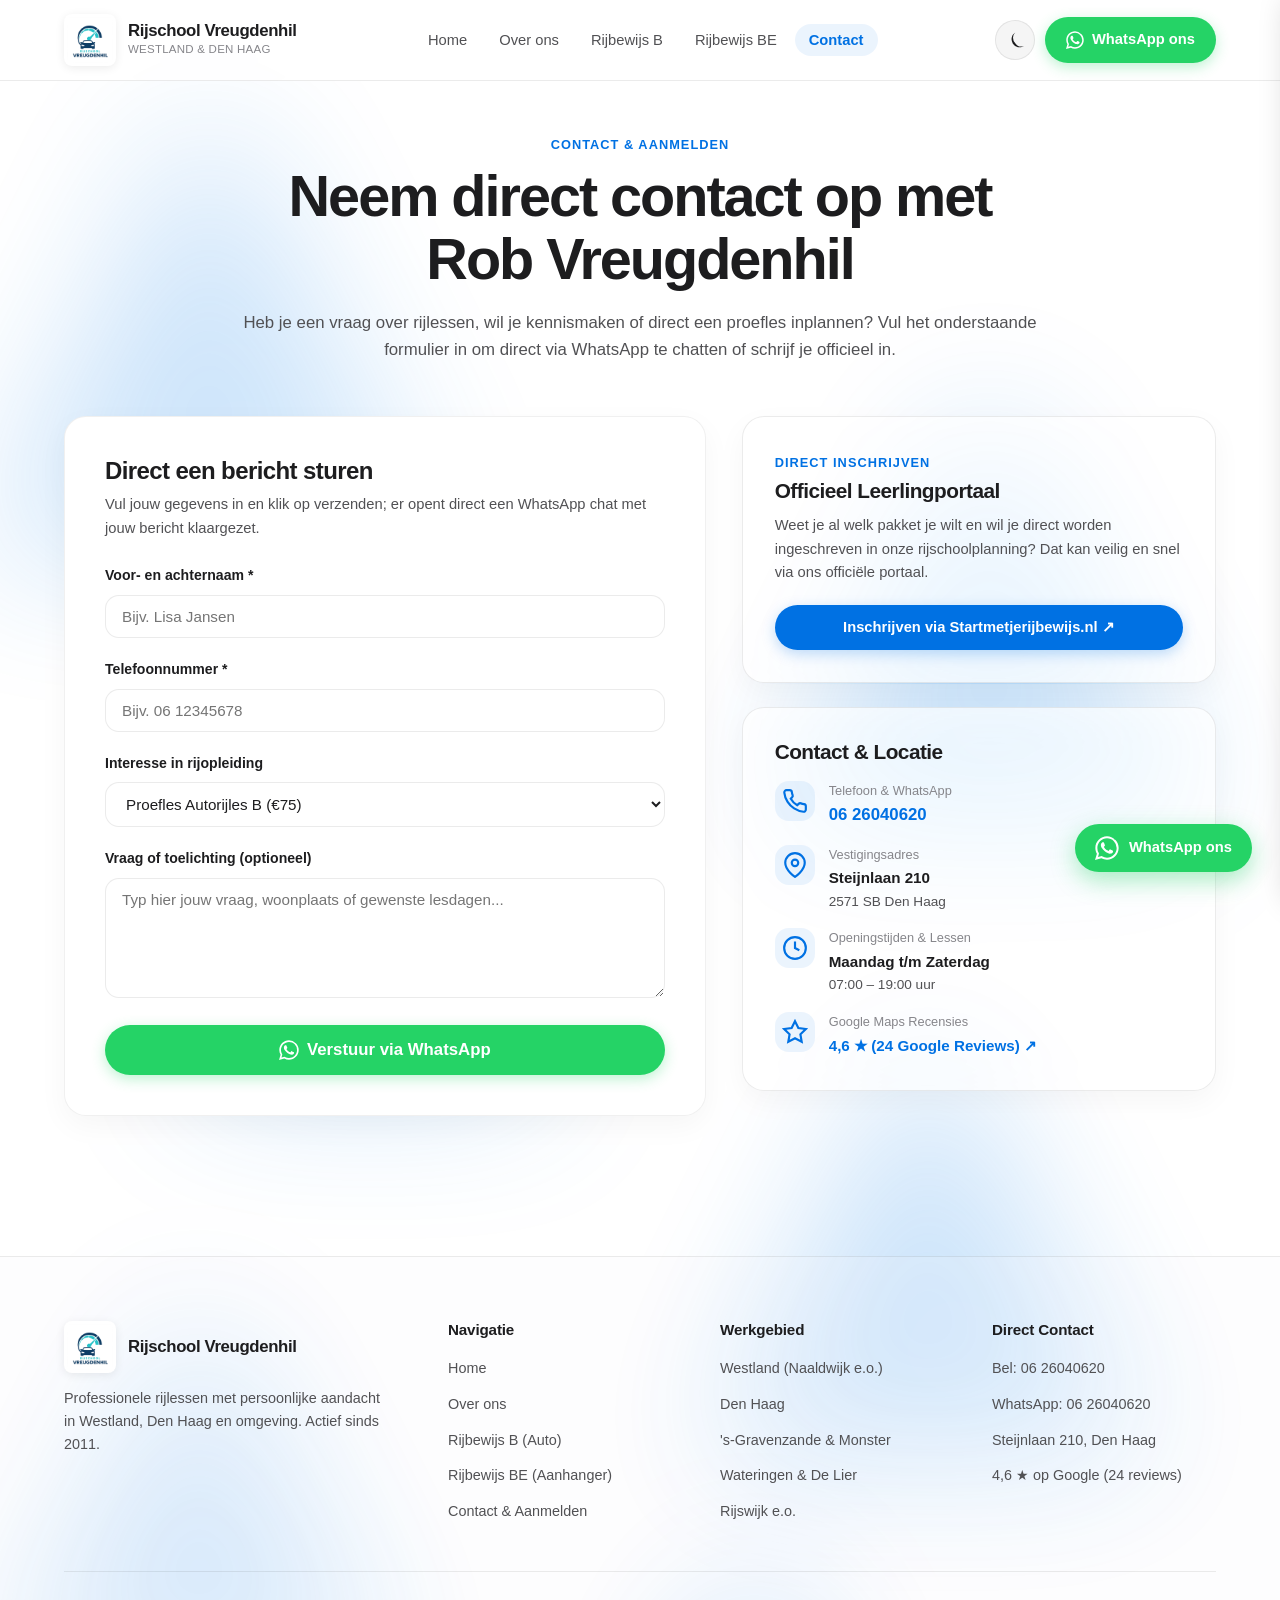
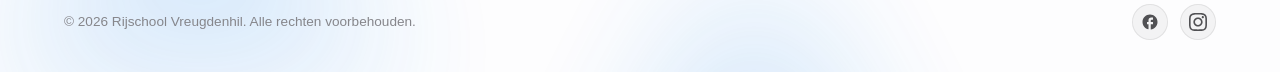
==== contact.html @ 4d46e8d2 "Initial commit: Rijschool Vreugdenhil modern Apple-style website" ====
<!DOCTYPE html>
<html lang="nl" data-theme="light">
<head>
  <meta charset="UTF-8">
  <meta name="viewport" content="width=device-width, initial-scale=1.0">
  <title>Contact & Aanmelden — Rijschool Vreugdenhil | Westland & Den Haag</title>
  
  <meta name="description" content="Neem direct contact op met Rijschool Vreugdenhil via WhatsApp of telefoon. Meld je direct aan voor autorijles (B) of aanhangerrijles (BE) in Westland en Den Haag.">
  <meta name="keywords" content="contact rijschool vreugdenhil, aanmelden rijles westland, rijles den haag whatsapp, rob vreugdenhil telefoon">
  <meta name="author" content="Rijschool Vreugdenhil">
  <meta name="robots" content="index, follow">
  <link rel="canonical" href="https://www.rijschoolvreugdenhil.nl/contact.html">

  <meta property="og:type" content="website">
  <meta property="og:url" content="https://www.rijschoolvreugdenhil.nl/contact.html">
  <meta property="og:title" content="Contact & Aanmelden — Rijschool Vreugdenhil">
  <meta property="og:description" content="Vragen over rijles of direct een proefles inplannen? Neem direct contact op via WhatsApp of bel ons.">
  <meta property="og:image" content="https://www.rijschoolvreugdenhil.nl/images/Bannervreugdenhil.jpeg">

  <link rel="icon" type="image/png" href="images/logo.png">
  <link rel="stylesheet" href="css/styles.css">

  <script type="application/ld+json">
  {
    "@context": "https://schema.org",
    "@type": "ContactPage",
    "mainEntity": {
      "@type": "DrivingSchool",
      "name": "Rijschool Rob Vreugdenhil",
      "telephone": "+31626040620",
      "address": {
        "@type": "PostalAddress",
        "streetAddress": "Steijnlaan 210",
        "addressLocality": "Den Haag",
        "postalCode": "2571 SB",
        "addressCountry": "NL"
      }
    }
  }
  </script>
</head>
<body>
  <a href="#main-content" class="skip-link">Ga direct naar de hoofdinhoud</a>

  <!-- Header -->
  <header class="site-header">
    <div class="container nav-container">
      <a href="index.html" class="brand-link" aria-label="Rijschool Vreugdenhil homepage">
        <img src="images/logo.png" alt="Logo Rijschool Vreugdenhil" class="brand-logo-img">
        <div class="brand-name">
          <span class="brand-title">Rijschool Vreugdenhil</span>
          <span class="brand-subtitle">Westland & Den Haag</span>
        </div>
      </a>

      <nav class="main-nav" aria-label="Hoofdnavigatie">
        <ul class="nav-list">
          <li><a href="index.html" class="nav-link">Home</a></li>
          <li><a href="over-ons.html" class="nav-link">Over ons</a></li>
          <li><a href="rijbewijs-b.html" class="nav-link">Rijbewijs B</a></li>
          <li><a href="rijbewijs-be.html" class="nav-link">Rijbewijs BE</a></li>
          <li><a href="contact.html" class="nav-link active">Contact</a></li>
        </ul>
      </nav>

      <div class="header-actions">
        <button type="button" class="theme-toggle-btn" aria-label="Wissel van thema">
          <svg class="icon-moon" viewBox="0 0 24 24"><path d="M12.3 2a10 10 0 0 0-.19 14 10 10 0 0 0 11.89 4 10 10 0 1 1-11.7-18z"/></svg>
          <svg class="icon-sun" style="display:none;" viewBox="0 0 24 24"><path d="M12 7c-2.76 0-5 2.24-5 5s2.24 5 5 5 5-2.24 5-5-2.24-5-5-5zM2 13h2c.55 0 1-.45 1-1s-.45-1-1-1H2c-.55 0-1 .45-1 1s.45 1 1 1zm18 0h2c.55 0 1-.45 1-1s-.45-1-1-1h-2c-.55 0-1 .45-1 1s.45 1 1 1zM11 2v2c0 .55.45 1 1 1s1-.45 1-1V2c0-.55-.45-1-1-1s-1 .45-1 1zm0 18v2c0 .55.45 1 1 1s1-.45 1-1v-2c0-.55-.45-1-1-1s-1 .45-1 1zM5.99 4.58a.996.996 0 0 0-1.41 0 .996.996 0 0 0 0 1.41l1.06 1.06c.39.39 1.03.39 1.41 0s.39-1.03 0-1.41L5.99 4.58zm12.37 12.37a.996.996 0 0 0-1.41 0 .996.996 0 0 0 0 1.41l1.06 1.06c.39.39 1.03.39 1.41 0a.996.996 0 0 0 0-1.41l-1.06-1.06zm1.06-10.96a.996.996 0 0 0 0-1.41.996.996 0 0 0-1.41 0l-1.06 1.06c-.39.39-.39 1.03 0 1.41s1.03.39 1.41 0l1.06-1.06zM7.05 18.36a.996.996 0 0 0 0-1.41.996.996 0 0 0-1.41 0l-1.06 1.06c-.39.39-.39 1.03 0 1.41s1.03.39 1.41 0l1.06-1.06z"/></svg>
        </button>

        <a href="https://wa.me/31626040620?text=Hallo%20Rijschool%20Vreugdenhil!%20Graag%20wil%20ik%20me%20aanmelden%20voor%20een%20rijopleiding.%20Kunnen%20wij%20op%20korte%20termijn%20een%20afspraak%20maken%3F" target="_blank" rel="noopener" class="btn btn-whatsapp" aria-label="Direct contact via WhatsApp">
          <svg viewBox="0 0 24 24" width="18" height="18" fill="currentColor"><path d="M17.472 14.382c-.301-.15-1.78-.877-2.056-.977-.276-.1-.476-.15-.677.15-.2.3-.777.977-.952 1.178-.175.201-.351.226-.652.075-.301-.15-1.27-.468-2.42-1.493-.895-.798-1.5-1.783-1.675-2.084-.176-.301-.019-.464.132-.614.136-.135.301-.351.452-.527.15-.176.2-.301.3-.502.101-.2.05-.376-.025-.526-.075-.15-.677-1.632-.927-2.233-.244-.585-.493-.506-.677-.515-.175-.008-.376-.01-.577-.01-.2 0-.526.075-.802.376-.276.301-1.053 1.028-1.053 2.508 0 1.48 1.078 2.909 1.229 3.11.15.2 2.122 3.24 5.14 4.544.718.31 1.279.496 1.716.634.721.229 1.377.197 1.895.12.577-.086 1.78-.727 2.03-1.43.25-.702.25-1.304.175-1.43-.075-.126-.276-.201-.577-.351zM12.008 21.654c-1.745 0-3.454-.469-4.954-1.358l-.355-.21-3.684.966.983-3.593-.23-.366A9.619 9.619 0 0 1 2.36 12.01c0-5.32 4.33-9.65 9.65-9.65 2.578 0 5.002 1.003 6.825 2.827A9.605 9.605 0 0 1 21.66 12.01c0 5.322-4.33 9.644-9.652 9.644zm7.997-17.653A11.583 11.583 0 0 0 12.008.358C5.586.358.358 5.586.358 12.01c0 2.05.534 4.053 1.55 5.817L0 24l6.337-1.663c1.706.93 3.633 1.42 5.67 1.42h.005c6.422 0 11.649-5.228 11.65-11.652 0-3.11-1.21-6.036-3.415-8.243z"/></svg>
          <span>WhatsApp ons</span>
        </a>

        <button type="button" class="mobile-menu-toggle" aria-label="Menu openen">
          <svg viewBox="0 0 24 24" fill="none" stroke="currentColor" stroke-width="2"><path d="M3 12h18M3 6h18M3 18h18"/></svg>
        </button>
      </div>
    </div>
  </header>

  <!-- Mobiele Navigatie Drawer -->
  <div class="mobile-nav-overlay" aria-hidden="true"></div>
  <aside class="mobile-nav-drawer" aria-label="Mobiel menu">
    <div>
      <button type="button" class="mobile-nav-close" aria-label="Menu sluiten">✕</button>
      <ul class="mobile-nav-links">
        <li><a href="index.html" class="mobile-nav-link">Home</a></li>
        <li><a href="over-ons.html" class="mobile-nav-link">Over ons</a></li>
        <li><a href="rijbewijs-b.html" class="mobile-nav-link">Rijbewijs B (Auto)</a></li>
        <li><a href="rijbewijs-be.html" class="mobile-nav-link">Rijbewijs BE (Aanhanger)</a></li>
        <li><a href="contact.html" class="mobile-nav-link active">Contact & Aanmelden</a></li>
      </ul>
    </div>
    <div>
      <a href="https://wa.me/31626040620?text=Hallo%20Rijschool%20Vreugdenhil!%20Graag%20wil%20ik%20me%20aanmelden%20voor%20een%20rijopleiding.%20Kunnen%20wij%20op%20korte%20termijn%20een%20afspraak%20maken%3F" target="_blank" rel="noopener" class="btn btn-whatsapp" style="width:100%;">
        Open WhatsApp Chat
      </a>
    </div>
  </aside>

  <main id="main-content">
    <section class="section" style="padding-top: 50px;">
      <div class="container">
        <div class="section-header" style="max-width: 800px;">
          <span class="section-tag">Contact & Aanmelden</span>
          <h1 class="hero-title">Neem direct contact op met Rob Vreugdenhil</h1>
          <p class="section-subtitle">
            Heb je een vraag over rijlessen, wil je kennismaken of direct een proefles inplannen? Vul het onderstaande formulier in om direct via WhatsApp te chatten of schrijf je officieel in.
          </p>
        </div>

        <div class="contact-layout-grid">
          <!-- Contactformulier naar WhatsApp -->
          <div class="form-panel">
            <h2 style="font-size: 1.5rem; margin-bottom: 8px;">Direct een bericht sturen</h2>
            <p style="color: var(--text-secondary); margin-bottom: 24px; font-size: 0.92rem;">
              Vul jouw gegevens in en klik op verzenden; er opent direct een WhatsApp chat met jouw bericht klaargezet.
            </p>

            <form id="directContactForm">
              <div class="form-group">
                <label for="formName" class="form-label">Voor- en achternaam *</label>
                <input type="text" id="formName" class="form-input" placeholder="Bijv. Lisa Jansen" required>
              </div>

              <div class="form-group">
                <label for="formPhone" class="form-label">Telefoonnummer *</label>
                <input type="tel" id="formPhone" class="form-input" placeholder="Bijv. 06 12345678" required>
              </div>

              <div class="form-group">
                <label for="formCourse" class="form-label">Interesse in rijopleiding</label>
                <select id="formCourse" class="form-select">
                  <option value="Proefles Rijbewijs B (€75)">Proefles Autorijles B (€75)</option>
                  <option value="Autorijles B (Schakel)">Autorijles B (Schakel)</option>
                  <option value="Autorijles B (Automaat)">Autorijles B (Automaat)</option>
                  <option value="Aanhanger BE (Dagopleiding €795)">Aanhanger BE (Dagopleiding €795)</option>
                  <option value="Begeleiding bij Autisme / ADHD / Faalangst">Begeleiding bij Autisme / ADHD / Faalangst</option>
                  <option value="Algemene vraag / Overig">Algemene vraag / Overig</option>
                </select>
              </div>

              <div class="form-group">
                <label for="formMessage" class="form-label">Vraag of toelichting (optioneel)</label>
                <textarea id="formMessage" class="form-textarea" placeholder="Typ hier jouw vraag, woonplaats of gewenste lesdagen..."></textarea>
              </div>

              <div id="formFeedback" style="display:none; padding:12px; border-radius:var(--radius-sm); background:var(--accent-light); color:var(--accent); font-size:0.9rem; margin-bottom:16px;"></div>

              <button type="submit" class="btn btn-whatsapp btn-lg" style="width: 100%;">
                <svg viewBox="0 0 24 24" width="20" height="20" fill="currentColor"><path d="M17.472 14.382c-.301-.15-1.78-.877-2.056-.977-.276-.1-.476-.15-.677.15-.2.3-.777.977-.952 1.178-.175.201-.351.226-.652.075-.301-.15-1.27-.468-2.42-1.493-.895-.798-1.5-1.783-1.675-2.084-.176-.301-.019-.464.132-.614.136-.135.301-.351.452-.527.15-.176.2-.301.3-.502.101-.2.05-.376-.025-.526-.075-.15-.677-1.632-.927-2.233-.244-.585-.493-.506-.677-.515-.175-.008-.376-.01-.577-.01-.2 0-.526.075-.802.376-.276.301-1.053 1.028-1.053 2.508 0 1.48 1.078 2.909 1.229 3.11.15.2 2.122 3.24 5.14 4.544.718.31 1.279.496 1.716.634.721.229 1.377.197 1.895.12.577-.086 1.78-.727 2.03-1.43.25-.702.25-1.304.175-1.43-.075-.126-.276-.201-.577-.351zM12.008 21.654c-1.745 0-3.454-.469-4.954-1.358l-.355-.21-3.684.966.983-3.593-.23-.366A9.619 9.619 0 0 1 2.36 12.01c0-5.32 4.33-9.65 9.65-9.65 2.578 0 5.002 1.003 6.825 2.827A9.605 9.605 0 0 1 21.66 12.01c0 5.322-4.33 9.644-9.652 9.644zm7.997-17.653A11.583 11.583 0 0 0 12.008.358C5.586.358.358 5.586.358 12.01c0 2.05.534 4.053 1.55 5.817L0 24l6.337-1.663c1.706.93 3.633 1.42 5.67 1.42h.005c6.422 0 11.649-5.228 11.65-11.652 0-3.11-1.21-6.036-3.415-8.243z"/></svg>
                <span>Verstuur via WhatsApp</span>
              </button>
            </form>
          </div>

          <!-- Directe Contactgegevens & Officiële Aanmeldknop -->
          <div style="display: flex; flex-direction: column; gap: 24px;">
            <!-- Kaart 1: Officiële Inschrijving -->
            <div class="glass-panel" style="padding: 32px;">
              <span class="section-tag" style="margin-bottom:6px;">Direct Inschrijven</span>
              <h3 style="font-size: 1.3rem; margin-bottom: 10px;">Officieel Leerlingportaal</h3>
              <p style="font-size: 0.92rem; color: var(--text-secondary); margin-bottom: 20px;">
                Weet je al welk pakket je wilt en wil je direct worden ingeschreven in onze rijschoolplanning? Dat kan veilig en snel via ons officiële portaal.
              </p>
              <a href="https://www.startmetjerijbewijs.nl/inschrijven/robvreugdenhil" target="_blank" rel="noopener" class="btn btn-primary" style="width: 100%;">
                Inschrijven via Startmetjerijbewijs.nl ↗
              </a>
            </div>

            <!-- Kaart 2: Direct Bellen & Adres -->
            <div class="glass-panel" style="padding: 32px;">
              <h3 style="font-size: 1.3rem; margin-bottom: 16px;">Contact & Locatie</h3>
              
              <div style="display: flex; flex-direction: column; gap: 16px;">
                <div style="display: flex; align-items: flex-start; gap: 14px;">
                  <div class="feature-icon-wrap" style="width:40px; height:40px; margin-bottom:0;">
                    <svg viewBox="0 0 24 24" fill="none" stroke="currentColor" stroke-width="2"><path d="M22 16.92v3a2 2 0 0 1-2.18 2 19.79 19.79 0 0 1-8.63-3.07 19.5 19.5 0 0 1-6-6 19.79 19.79 0 0 1-3.07-8.67A2 2 0 0 1 4.11 2h3a2 2 0 0 1 2 1.72 12.84 12.84 0 0 0 .7 2.81 2 2 0 0 1-.45 2.11L8.09 9.91a16 16 0 0 0 6 6l1.27-1.27a2 2 0 0 1 2.11-.45 12.84 12.84 0 0 0 2.81.7A2 2 0 0 1 22 16.92z"/></svg>
                  </div>
                  <div>
                    <span style="font-size: 0.8rem; color: var(--text-muted); display: block;">Telefoon & WhatsApp</span>
                    <a href="tel:+31626040620" style="font-size: 1.05rem; font-weight: 700; color: var(--accent);">06 26040620</a>
                  </div>
                </div>

                <div style="display: flex; align-items: flex-start; gap: 14px;">
                  <div class="feature-icon-wrap" style="width:40px; height:40px; margin-bottom:0;">
                    <svg viewBox="0 0 24 24" fill="none" stroke="currentColor" stroke-width="2"><path d="M21 10c0 7-9 13-9 13s-9-6-9-13a9 9 0 0 1 18 0z"/><circle cx="12" cy="10" r="3"/></svg>
                  </div>
                  <div>
                    <span style="font-size: 0.8rem; color: var(--text-muted); display: block;">Vestigingsadres</span>
                    <span style="font-size: 0.95rem; font-weight: 600;">Steijnlaan 210</span>
                    <span style="font-size: 0.85rem; color: var(--text-secondary); display: block;">2571 SB Den Haag</span>
                  </div>
                </div>

                <div style="display: flex; align-items: flex-start; gap: 14px;">
                  <div class="feature-icon-wrap" style="width:40px; height:40px; margin-bottom:0;">
                    <svg viewBox="0 0 24 24" fill="none" stroke="currentColor" stroke-width="2"><circle cx="12" cy="12" r="10"/><polyline points="12 6 12 12 16 14"/></svg>
                  </div>
                  <div>
                    <span style="font-size: 0.8rem; color: var(--text-muted); display: block;">Openingstijden & Lessen</span>
                    <span style="font-size: 0.95rem; font-weight: 600;">Maandag t/m Zaterdag</span>
                    <span style="font-size: 0.85rem; color: var(--text-secondary); display: block;">07:00 – 19:00 uur</span>
                  </div>
                </div>

                <div style="display: flex; align-items: flex-start; gap: 14px;">
                  <div class="feature-icon-wrap" style="width:40px; height:40px; margin-bottom:0;">
                    <svg viewBox="0 0 24 24" fill="none" stroke="currentColor" stroke-width="2"><polygon points="12 2 15.09 8.26 22 9.27 17 14.14 18.18 21.02 12 17.77 5.82 21.02 7 14.14 2 9.27 8.91 8.26 12 2"/></svg>
                  </div>
                  <div>
                    <span style="font-size: 0.8rem; color: var(--text-muted); display: block;">Google Maps Recensies</span>
                    <a href="https://maps.app.goo.gl/g1JHbJTAHFUbRV528" target="_blank" rel="noopener" style="font-size: 0.95rem; font-weight: 700; color: var(--accent);">
                      4,6 ★ (24 Google Reviews) ↗
                    </a>
                  </div>
                </div>
              </div>
            </div>
          </div>
        </div>
      </div>
    </section>
  </main>

  <!-- Zwevende WhatsApp Knop -->
  <a href="https://wa.me/31626040620?text=Hallo%20Rijschool%20Vreugdenhil!%20Graag%20wil%20ik%20me%20aanmelden%20voor%20een%20rijopleiding.%20Kunnen%20wij%20op%20korte%20termijn%20een%20afspraak%20maken%3F" target="_blank" rel="noopener" class="wa-float-btn" aria-label="Stuur direct een WhatsApp bericht">
    <svg viewBox="0 0 24 24"><path d="M17.472 14.382c-.301-.15-1.78-.877-2.056-.977-.276-.1-.476-.15-.677.15-.2.3-.777.977-.952 1.178-.175.201-.351.226-.652.075-.301-.15-1.27-.468-2.42-1.493-.895-.798-1.5-1.783-1.675-2.084-.176-.301-.019-.464.132-.614.136-.135.301-.351.452-.527.15-.176.2-.301.3-.502.101-.2.05-.376-.025-.526-.075-.15-.677-1.632-.927-2.233-.244-.585-.493-.506-.677-.515-.175-.008-.376-.01-.577-.01-.2 0-.526.075-.802.376-.276.301-1.053 1.028-1.053 2.508 0 1.48 1.078 2.909 1.229 3.11.15.2 2.122 3.24 5.14 4.544.718.31 1.279.496 1.716.634.721.229 1.377.197 1.895.12.577-.086 1.78-.727 2.03-1.43.25-.702.25-1.304.175-1.43-.075-.126-.276-.201-.577-.351zM12.008 21.654c-1.745 0-3.454-.469-4.954-1.358l-.355-.21-3.684.966.983-3.593-.23-.366A9.619 9.619 0 0 1 2.36 12.01c0-5.32 4.33-9.65 9.65-9.65 2.578 0 5.002 1.003 6.825 2.827A9.605 9.605 0 0 1 21.66 12.01c0 5.322-4.33 9.644-9.652 9.644zm7.997-17.653A11.583 11.583 0 0 0 12.008.358C5.586.358.358 5.586.358 12.01c0 2.05.534 4.053 1.55 5.817L0 24l6.337-1.663c1.706.93 3.633 1.42 5.67 1.42h.005c6.422 0 11.649-5.228 11.65-11.652 0-3.11-1.21-6.036-3.415-8.243z"/></svg>
    <span>WhatsApp ons</span>
  </a>

  <!-- Footer -->
  <footer class="site-footer">
    <div class="container">
      <div class="footer-grid">
        <div>
          <a href="index.html" class="brand-link">
            <img src="images/logo.png" alt="Logo" class="brand-logo-img">
            <span class="brand-title">Rijschool Vreugdenhil</span>
          </a>
          <p class="footer-brand-desc">
            Professionele rijlessen met persoonlijke aandacht in Westland, Den Haag en omgeving. Actief sinds 2011.
          </p>
        </div>

        <div>
          <h4 class="footer-col-title">Navigatie</h4>
          <ul class="footer-links">
            <li><a href="index.html" class="footer-link">Home</a></li>
            <li><a href="over-ons.html" class="footer-link">Over ons</a></li>
            <li><a href="rijbewijs-b.html" class="footer-link">Rijbewijs B (Auto)</a></li>
            <li><a href="rijbewijs-be.html" class="footer-link">Rijbewijs BE (Aanhanger)</a></li>
            <li><a href="contact.html" class="footer-link">Contact & Aanmelden</a></li>
          </ul>
        </div>

        <div>
          <h4 class="footer-col-title">Werkgebied</h4>
          <ul class="footer-links">
            <li><span class="footer-link">Westland (Naaldwijk e.o.)</span></li>
            <li><span class="footer-link">Den Haag</span></li>
            <li><span class="footer-link">'s-Gravenzande & Monster</span></li>
            <li><span class="footer-link">Wateringen & De Lier</span></li>
            <li><span class="footer-link">Rijswijk e.o.</span></li>
          </ul>
        </div>

        <div>
          <h4 class="footer-col-title">Direct Contact</h4>
          <ul class="footer-links">
            <li><a href="tel:+31626040620" class="footer-link">Bel: 06 26040620</a></li>
            <li><a href="https://wa.me/31626040620" target="_blank" rel="noopener" class="footer-link">WhatsApp: 06 26040620</a></li>
            <li><a href="https://maps.app.goo.gl/g1JHbJTAHFUbRV528" target="_blank" rel="noopener" class="footer-link">Steijnlaan 210, Den Haag</a></li>
            <li><a href="https://maps.app.goo.gl/g1JHbJTAHFUbRV528" target="_blank" rel="noopener" class="footer-link">4,6 ★ op Google (24 reviews)</a></li>
          </ul>
        </div>
      </div>

      <div class="footer-bottom">
        <div>
          © <span class="current-year">2026</span> Rijschool Vreugdenhil. Alle rechten voorbehouden.
        </div>
        <div class="footer-socials">
          <a href="https://www.facebook.com/people/Rijschool-Vreugdenhil/61570730446154/" target="_blank" rel="noopener" class="social-icon-link" aria-label="Facebook">
            <svg viewBox="0 0 24 24"><path d="M22 12c0-5.52-4.48-10-10-10S2 6.48 2 12c0 4.84 3.44 8.87 8 9.8V15H8v-3h2V9.5C10 7.57 11.57 6 13.5 6H16v3h-2c-.55 0-1 .45-1 1v2h3v3h-3v6.95c5.05-.5 9-4.76 9-9.95z"/></svg>
          </a>
          <a href="https://www.instagram.com/rijschoolvreugdenhil" target="_blank" rel="noopener" class="social-icon-link" aria-label="Instagram">
            <svg viewBox="0 0 24 24"><path d="M12 2.163c3.204 0 3.584.012 4.85.07 3.252.148 4.771 1.691 4.919 4.919.058 1.265.069 1.645.069 4.849 0 3.205-.012 3.584-.069 4.849-.149 3.225-1.664 4.771-4.919 4.919-1.266.058-1.644.07-4.85.07-3.204 0-3.584-.012-4.849-.07-3.26-.149-4.771-1.699-4.919-4.92-.058-1.265-.07-1.644-.07-4.849 0-3.204.013-3.583.07-4.849.149-3.227 1.664-4.771 4.919-4.919 1.266-.057 1.645-.069 4.849-.069zm0-2.163c-3.259 0-3.667.014-4.947.072-4.358.2-6.78 2.618-6.98 6.98-.059 1.281-.073 1.689-.073 4.948 0 3.259.014 3.668.072 4.948.2 4.358 2.618 6.78 6.98 6.98 1.281.058 1.689.072 4.948.072 3.259 0 3.668-.014 4.948-.072 4.354-.2 6.782-2.618 6.979-6.98.059-1.28.073-1.689.073-4.948 0-3.259-.014-3.667-.072-4.947-.196-4.354-2.617-6.78-6.979-6.98-1.281-.059-1.69-.073-4.949-.073zm0 5.838c-3.403 0-6.162 2.759-6.162 6.162s2.759 6.163 6.162 6.163 6.162-2.759 6.162-6.163c0-3.403-2.759-6.162-6.162-6.162zm0 10.162c-2.209 0-4-1.79-4-4 0-2.209 1.791-4 4-4s4 1.791 4 4c0 2.21-1.791 4-4 4zm6.406-11.845c-.796 0-1.441.645-1.441 1.44s.645 1.44 1.441 1.44c.795 0 1.439-.645 1.439-1.44s-.644-1.44-1.439-1.44z"/></svg>
          </a>
        </div>
      </div>
    </div>
  </footer>

  <script src="js/main.js"></script>
</body>
</html>
---- css/styles.css ----
/* ==========================================================================
   Rijschool Vreugdenhil - Apple Minimalist & Glassmorphism Design System
   ========================================================================== */

:root {
  /* Color Palette - Light Mode (Default) */
  --bg-primary: #ffffff;
  --bg-secondary: rgba(245, 245, 247, 0.18);
  --bg-tertiary: rgba(235, 235, 240, 0.22);
  
  --text-primary: #1d1d1f;
  --text-secondary: #515154;
  --text-muted: #86868b;
  
  /* Apple Blue Accent */
  --accent: #0071e3;
  --accent-hover: #0077ed;
  --accent-light: rgba(0, 113, 227, 0.08);
  --accent-glow: rgba(0, 113, 227, 0.25);
  
  /* WhatsApp Green */
  --wa-green: #25d366;
  --wa-hover: #20bd5a;
  
  /* Glassmorphism Variables */
  --glass-bg: rgba(255, 255, 255, 0.78);
  --glass-bg-subtle: rgba(255, 255, 255, 0.55);
  --glass-border: rgba(0, 0, 0, 0.08);
  --glass-border-focus: rgba(0, 113, 227, 0.4);
  --glass-shadow: 0 10px 30px rgba(0, 0, 0, 0.04);
  --glass-shadow-hover: 0 16px 40px rgba(0, 0, 0, 0.08);
  
  --card-bg: #ffffff;
  --card-border: rgba(0, 0, 0, 0.06);
  --pill-bg: rgba(0, 0, 0, 0.04);
  --pill-text: #1d1d1f;
  
  /* Radii & Transitions */
  --radius-sm: 8px;
  --radius-md: 14px;
  --radius-lg: 22px;
  --radius-pill: 9999px;
  
  --transition-fast: 0.2s cubic-bezier(0.25, 1, 0.5, 1);
  --transition-normal: 0.3s cubic-bezier(0.25, 1, 0.5, 1);
  --transition-slow: 0.5s cubic-bezier(0.16, 1, 0.3, 1);

  /* Container */
  --container-max: 1200px;
}

/* Dark Mode Overrides */
[data-theme="dark"] {
  --bg-primary: #000000;
  --bg-secondary: rgba(18, 18, 20, 0.25);
  --bg-tertiary: rgba(28, 28, 30, 0.30);
  
  --text-primary: #f5f5f7;
  --text-secondary: #a1a1a6;
  --text-muted: #6e6e73;
  
  --accent: #2997ff;
  --accent-hover: #40a9ff;
  --accent-light: rgba(41, 151, 255, 0.12);
  --accent-glow: rgba(41, 151, 255, 0.3);
  
  --glass-bg: rgba(28, 28, 30, 0.78);
  --glass-bg-subtle: rgba(36, 36, 38, 0.6);
  --glass-border: rgba(255, 255, 255, 0.12);
  --glass-border-focus: rgba(41, 151, 255, 0.5);
  --glass-shadow: 0 12px 36px rgba(0, 0, 0, 0.35);
  --glass-shadow-hover: 0 20px 48px rgba(0, 0, 0, 0.55);
  
  --card-bg: #161618;
  --card-border: rgba(255, 255, 255, 0.08);
  --pill-bg: rgba(255, 255, 255, 0.08);
  --pill-text: #f5f5f7;
}

/* Reset & Base */
*, *::before, *::after {
  box-sizing: border-box;
  margin: 0;
  padding: 0;
}

html {
  scroll-behavior: smooth;
  font-size: 16px;
  -webkit-text-size-adjust: 100%;
}

body {
  font-family: -apple-system, BlinkMacSystemFont, "SF Pro Text", "SF Pro Display", "Segoe UI", Roboto, Helvetica, Arial, sans-serif;
  background-color: var(--bg-primary);
  color: var(--text-primary);
  line-height: 1.6;
  -webkit-font-smoothing: antialiased;
  -moz-osx-font-smoothing: grayscale;
  transition: background-color var(--transition-normal), color var(--transition-normal);
  overflow-x: hidden;
  position: relative;
  animation: pageFadeIn 0.5s cubic-bezier(0.25, 1, 0.5, 1) forwards;
  z-index: 0;
}

/* Ambient Background Layer & Custom Scrollbar */
::-webkit-scrollbar {
  width: 14px;
}
::-webkit-scrollbar-track {
  background: transparent;
}
::-webkit-scrollbar-thumb {
  background-color: rgba(120, 120, 120, 0.25);
  border-radius: 10px;
  border: 4px solid var(--bg-primary);
}
::-webkit-scrollbar-thumb:hover {
  background-color: rgba(120, 120, 120, 0.45);
}

.bg-ambient-layer {
  position: absolute;
  top: 0;
  left: 0;
  width: 100%;
  height: 100%;
  z-index: -1;
  pointer-events: none;
  overflow: hidden;
  contain: paint;
}

.bg-shape {
  position: absolute;
  background-size: contain;
  background-position: center;
  background-repeat: no-repeat;
  filter: blur(75px);
  opacity: var(--base-op, 0.22);
  animation: floatAmbient 16s infinite alternate ease-in-out;
  transform: translate3d(0, 0, 0);
  backface-visibility: hidden;
  will-change: transform, opacity;
}

[data-theme="dark"] .bg-shape {
  --base-op: 0.38;
}

/* Rustig ademend en subtiel zwevend achtergrondeffect */
@keyframes floatAmbient {
  0% {
    transform: translate3d(0, 0, 0) rotate(var(--base-rot, 0deg)) scale(0.92);
    opacity: calc(var(--base-op, 0.22) * 0.88);
  }
  50% {
    transform: translate3d(18px, -24px, 0) rotate(calc(var(--base-rot, 0deg) + 5deg)) scale(1.14);
    opacity: calc(var(--base-op, 0.22) * 1.18);
  }
  100% {
    transform: translate3d(-14px, 18px, 0) rotate(calc(var(--base-rot, 0deg) - 4deg)) scale(0.96);
    opacity: calc(var(--base-op, 0.22) * 0.94);
  }
}

@keyframes pageFadeIn {
  from {
    opacity: 0;
  }
  to {
    opacity: 1;
  }
}

/* Scroll Reveal Classes */
.reveal-on-scroll {
  opacity: 0;
  transform: translateY(30px);
  transition: opacity 0.8s cubic-bezier(0.25, 1, 0.5, 1), transform 0.8s cubic-bezier(0.25, 1, 0.5, 1);
  will-change: opacity, transform;
}

.reveal-on-scroll.is-visible {
  opacity: 1;
  transform: translateY(0);
}

/* Skip link for accessibility */
.skip-link {
  position: absolute;
  top: -60px;
  left: 20px;
  background: var(--accent);
  color: #fff;
  padding: 10px 18px;
  border-radius: var(--radius-sm);
  z-index: 99999;
  font-weight: 600;
  text-decoration: none;
  transition: top 0.2s ease;
}
.skip-link:focus {
  top: 20px;
}

/* Typography Helpers */
h1, h2, h3, h4 {
  color: var(--text-primary);
  font-weight: 600;
  letter-spacing: -0.025em;
  line-height: 1.2;
}

p {
  color: var(--text-secondary);
}

a {
  color: inherit;
  text-decoration: none;
  transition: color var(--transition-fast), opacity var(--transition-fast);
}

img {
  max-width: 100%;
  height: auto;
  display: block;
}

/* Container */
.container {
  width: 100%;
  max-width: var(--container-max);
  margin: 0 auto;
  padding: 0 24px;
}

/* Glass Utility Classes */
.glass-panel {
  background: var(--glass-bg);
  backdrop-filter: blur(24px) saturate(180%);
  -webkit-backdrop-filter: blur(24px) saturate(180%);
  border: 1px solid var(--glass-border);
  box-shadow: var(--glass-shadow);
  border-radius: var(--radius-lg);
  transition: all var(--transition-normal);
}

.glass-panel:hover {
  box-shadow: var(--glass-shadow-hover);
}

/* Header & Nav */
.site-header {
  position: sticky;
  top: 0;
  z-index: 1000;
  width: 100%;
  padding: 14px 0;
  background: var(--glass-bg);
  backdrop-filter: blur(20px) saturate(180%);
  -webkit-backdrop-filter: blur(20px) saturate(180%);
  border-bottom: 1px solid var(--glass-border);
  transition: background-color var(--transition-normal), border-color var(--transition-normal);
}

.nav-container {
  display: flex;
  align-items: center;
  justify-content: space-between;
}

.brand-link {
  display: flex;
  align-items: center;
  gap: 12px;
  font-weight: 700;
  font-size: 1.15rem;
  letter-spacing: -0.02em;
}

.brand-logo-img {
  width: 52px;
  height: 52px;
  object-fit: contain;
  border-radius: var(--radius-sm);
  background: #ffffff;
  padding: 3px;
  box-shadow: 0 2px 10px rgba(0, 0, 0, 0.08);
}

.brand-name {
  display: flex;
  flex-direction: column;
}

.brand-title {
  font-size: 1.05rem;
  font-weight: 700;
  line-height: 1.1;
  color: var(--text-primary);
}

.brand-subtitle {
  font-size: 0.72rem;
  color: var(--text-muted);
  font-weight: 500;
  letter-spacing: 0.02em;
  text-transform: uppercase;
}

.main-nav {
  display: flex;
  align-items: center;
  gap: 8px;
}

.nav-list {
  display: flex;
  align-items: center;
  list-style: none;
  gap: 4px;
}

.nav-link {
  padding: 8px 14px;
  font-size: 0.92rem;
  font-weight: 500;
  color: var(--text-secondary);
  border-radius: var(--radius-pill);
  transition: all var(--transition-fast);
}

.nav-link:hover {
  color: var(--text-primary);
  background: var(--pill-bg);
}

.nav-link.active {
  color: var(--accent);
  background: var(--accent-light);
  font-weight: 600;
}

.header-actions {
  display: flex;
  align-items: center;
  gap: 10px;
}

/* Theme Toggle Button */
.theme-toggle-btn {
  background: var(--pill-bg);
  border: 1px solid var(--glass-border);
  color: var(--text-primary);
  width: 40px;
  height: 40px;
  border-radius: var(--radius-pill);
  display: inline-flex;
  align-items: center;
  justify-content: center;
  cursor: pointer;
  transition: all var(--transition-fast);
}

.theme-toggle-btn:hover {
  background: var(--glass-border);
  transform: scale(1.05);
}

.theme-toggle-btn svg {
  width: 18px;
  height: 18px;
  fill: currentColor;
}

/* Buttons */
.btn {
  display: inline-flex;
  align-items: center;
  justify-content: center;
  gap: 8px;
  padding: 10px 20px;
  font-size: 0.92rem;
  font-weight: 600;
  border-radius: var(--radius-pill);
  cursor: pointer;
  border: 1px solid transparent;
  transition: all var(--transition-fast);
  text-decoration: none;
}

.btn:active, .theme-toggle-btn:active, .mobile-menu-toggle:active, .course-tab-btn:active, .google-review-badge:active {
  transform: scale(0.96) !important;
}

.btn-primary {
  background: var(--accent);
  color: #ffffff;
  box-shadow: 0 4px 14px var(--accent-glow);
}

.btn-primary:hover {
  background: var(--accent-hover);
  transform: translateY(-1px);
  box-shadow: 0 6px 20px var(--accent-glow);
  color: #ffffff;
}

.btn-secondary {
  background: var(--pill-bg);
  color: var(--text-primary);
  border-color: var(--glass-border);
}

.btn-secondary:hover {
  background: var(--bg-tertiary);
  transform: translateY(-1px);
}

.btn-whatsapp {
  background: var(--wa-green);
  color: #ffffff;
  box-shadow: 0 4px 14px rgba(37, 211, 102, 0.3);
}

.btn-whatsapp:hover {
  background: var(--wa-hover);
  color: #ffffff;
  transform: translateY(-1px);
}

.btn-lg {
  padding: 14px 28px;
  font-size: 1.05rem;
}

/* Mobile Menu Toggle */
.mobile-menu-toggle {
  display: none;
  background: var(--pill-bg);
  border: 1px solid var(--glass-border);
  color: var(--text-primary);
  width: 40px;
  height: 40px;
  border-radius: var(--radius-pill);
  cursor: pointer;
  align-items: center;
  justify-content: center;
}

.mobile-menu-toggle svg {
  width: 20px;
  height: 20px;
}

/* Hero Section */
.hero-section {
  position: relative;
  padding: 60px 0 0;
  overflow: hidden;
}

/* Centered Apple Hero Layout */
.hero-container-centered {
  text-align: center;
  max-width: 860px;
  margin: 0 auto;
  display: flex;
  flex-direction: column;
  align-items: center;
}

.hero-container-centered .hero-actions {
  justify-content: center;
}

.hero-container-centered .hero-highlights {
  justify-content: center;
}

/* Full Width Panoramic Banner with Smooth Bottom Fade */
.hero-full-banner {
  position: relative;
  width: 100%;
  margin-top: 48px;
  overflow: hidden;
}

.hero-banner-image {
  width: 100%;
  height: clamp(480px, 60vw, 840px);
  object-fit: cover;
  object-position: center 72%;
  display: block;
  mask-image: linear-gradient(to bottom, rgba(0,0,0,0) 0%, rgba(0,0,0,1) 6%, rgba(0,0,0,1) 88%, rgba(0,0,0,0) 100%);
  -webkit-mask-image: linear-gradient(to bottom, rgba(0,0,0,0) 0%, rgba(0,0,0,1) 6%, rgba(0,0,0,1) 88%, rgba(0,0,0,0) 100%);
  transition: transform var(--transition-normal);
}

.hero-banner-top-overlay {
  position: absolute;
  top: 0;
  left: 0;
  right: 0;
  height: 50px;
  background: linear-gradient(to bottom, var(--bg-primary) 0%, transparent 100%);
  pointer-events: none;
  z-index: 1;
}

.hero-banner-gradient-overlay {
  position: absolute;
  bottom: 0;
  left: 0;
  right: 0;
  height: 80px;
  background: linear-gradient(to bottom, transparent 0%, var(--bg-primary) 100%);
  pointer-events: none;
  z-index: 1;
}

.hero-full-banner .hero-floating-badge {
  position: absolute;
  bottom: 24px;
  left: 50%;
  transform: translateX(-50%);
  width: auto;
  min-width: 320px;
  box-shadow: 0 16px 40px rgba(0, 0, 0, 0.2);
  z-index: 2;
}

.hero-grid {
  display: grid;
  grid-template-columns: 1.15fr 0.85fr;
  gap: 48px;
  align-items: center;
}

.hero-badge-wrap {
  display: inline-flex;
  align-items: center;
  gap: 8px;
  padding: 6px 14px;
  background: var(--accent-light);
  border: 1px solid var(--accent-glow);
  border-radius: var(--radius-pill);
  margin-bottom: 20px;
  font-size: 0.82rem;
  font-weight: 600;
  color: var(--accent);
}

.hero-title {
  font-size: clamp(2.4rem, 5vw, 3.6rem);
  font-weight: 700;
  line-height: 1.08;
  letter-spacing: -0.035em;
  margin-bottom: 20px;
}

.hero-title .gradient-text {
  background: linear-gradient(135deg, var(--text-primary) 30%, var(--accent) 100%);
  -webkit-background-clip: text;
  -webkit-text-fill-color: transparent;
}

.hero-subtitle {
  font-size: 1.15rem;
  color: var(--text-secondary);
  line-height: 1.6;
  margin-bottom: 28px;
  max-width: 580px;
}

.hero-actions {
  display: flex;
  flex-wrap: wrap;
  gap: 12px;
  margin-bottom: 32px;
}

.hero-highlights {
  display: flex;
  flex-wrap: wrap;
  gap: 20px;
  padding-top: 24px;
  border-top: 1px solid var(--glass-border);
}

.highlight-item {
  display: flex;
  align-items: center;
  gap: 8px;
  font-size: 0.9rem;
  font-weight: 500;
  color: var(--text-secondary);
}

.highlight-icon {
  width: 20px;
  height: 20px;
  color: var(--accent);
  display: inline-flex;
}

.hero-visual {
  position: relative;
}

.hero-visual::before {
  content: "";
  position: absolute;
  top: 10%;
  left: 10%;
  right: 10%;
  bottom: 10%;
  background: radial-gradient(circle, var(--accent-glow) 0%, transparent 70%);
  filter: blur(52px);
  z-index: 0;
  pointer-events: none;
  opacity: 0.7;
}

.hero-card {
  padding: 16px;
  position: relative;
  overflow: hidden;
  z-index: 1;
}

.status-dot {
  display: inline-block;
  width: 8px;
  height: 8px;
  border-radius: 50%;
  background-color: var(--wa-green);
  box-shadow: 0 0 0 2px rgba(37, 211, 102, 0.3);
  margin-right: 6px;
  animation: pulse-dot 2s infinite ease-in-out;
}

@keyframes pulse-dot {
  0%, 100% { transform: scale(1); opacity: 1; }
  50% { transform: scale(1.35); opacity: 0.65; }
}

.hero-img {
  width: 100%;
  height: 420px;
  object-fit: cover;
  border-radius: var(--radius-md);
}

.hero-floating-badge {
  position: absolute;
  bottom: 32px;
  left: 32px;
  right: 32px;
  padding: 14px 18px;
  display: flex;
  align-items: center;
  justify-content: space-between;
  background: var(--glass-bg);
  backdrop-filter: blur(20px);
  -webkit-backdrop-filter: blur(20px);
  border: 1px solid var(--glass-border);
  border-radius: var(--radius-md);
  box-shadow: 0 10px 30px rgba(0,0,0,0.15);
}

.badge-info {
  display: flex;
  flex-direction: column;
}

.badge-title {
  font-size: 0.95rem;
  font-weight: 700;
  color: var(--text-primary);
}

.badge-desc {
  font-size: 0.8rem;
  color: var(--text-muted);
}

.badge-stars {
  color: #ffb800;
  font-size: 0.95rem;
  display: flex;
  gap: 2px;
}

/* Reviews Banner / Trust Section */
.trust-strip {
  padding: 24px 0;
  border-top: 1px solid var(--glass-border);
  border-bottom: 1px solid var(--glass-border);
  background: var(--bg-secondary);
  transition: background var(--transition-normal);
}

.trust-flex {
  display: flex;
  align-items: center;
  justify-content: space-between;
  flex-wrap: wrap;
  gap: 20px;
}

.google-review-badge {
  display: inline-flex;
  align-items: center;
  gap: 14px;
  padding: 10px 20px;
  border-radius: var(--radius-pill);
  background: var(--glass-bg);
  border: 1px solid var(--glass-border);
  text-decoration: none;
  transition: all var(--transition-fast);
}

.google-review-badge:hover {
  transform: translateY(-2px);
  box-shadow: var(--glass-shadow-hover);
  border-color: var(--accent);
}

.google-icon {
  width: 24px;
  height: 24px;
}

.review-score-num {
  font-size: 1.15rem;
  font-weight: 700;
  color: var(--text-primary);
}

.review-stars {
  color: #ffb800;
  font-size: 0.85rem;
}

.review-count {
  font-size: 0.82rem;
  color: var(--text-muted);
}

.trust-stats {
  display: flex;
  gap: 32px;
}

.stat-item {
  display: flex;
  flex-direction: column;
}

.stat-value {
  font-size: 1.3rem;
  font-weight: 700;
  color: var(--text-primary);
  line-height: 1.1;
}

.stat-label {
  font-size: 0.8rem;
  color: var(--text-muted);
}

/* Section Header */
.section {
  padding: 80px 0;
}

.section-alt {
  background: var(--bg-secondary);
  transition: background var(--transition-normal);
}

.section-header {
  text-align: center;
  max-width: 680px;
  margin: 0 auto 52px;
}

.section-tag {
  display: inline-block;
  font-size: 0.8rem;
  font-weight: 700;
  color: var(--accent);
  text-transform: uppercase;
  letter-spacing: 0.08em;
  margin-bottom: 10px;
}

.section-title {
  font-size: clamp(1.8rem, 3.5vw, 2.5rem);
  font-weight: 700;
  letter-spacing: -0.03em;
  margin-bottom: 14px;
}

.section-subtitle {
  font-size: 1.05rem;
  color: var(--text-secondary);
  line-height: 1.6;
}

/* Service / Course Selector Tabs (Apple Segmented Control Style) */
.course-selector-wrap {
  display: flex;
  justify-content: center;
  margin-bottom: 40px;
}

.course-selector {
  display: inline-flex;
  align-items: center;
  background: var(--pill-bg);
  padding: 4px;
  border-radius: var(--radius-pill);
  border: 1px solid var(--glass-border);
  gap: 4px;
  width: 100%;
  max-width: 520px;
}

.course-tab-btn {
  flex: 1;
  text-align: center;
  padding: 10px 18px;
  font-size: 0.92rem;
  font-weight: 600;
  border-radius: var(--radius-pill);
  border: none;
  background: transparent;
  color: var(--text-secondary);
  cursor: pointer;
  transition: all var(--transition-fast);
  white-space: nowrap;
}

.course-tab-btn:hover {
  color: var(--text-primary);
}

.course-tab-btn.active {
  background: var(--card-bg);
  color: var(--text-primary);
  border: none;
  box-shadow: 0 3px 12px rgba(0, 0, 0, 0.08);
}

[data-theme="dark"] .course-tab-btn.active {
  background: var(--bg-tertiary);
  color: #ffffff;
  box-shadow: 0 3px 14px rgba(0, 0, 0, 0.45);
}

/* Pricing Grid */
.pricing-grid {
  display: grid;
  grid-template-columns: repeat(auto-fit, minmax(300px, 1fr));
  gap: 36px;
}

.pricing-card {
  display: flex;
  flex-direction: column;
  padding: 32px;
  background: var(--card-bg);
  border: 1px solid var(--card-border);
  border-radius: var(--radius-lg);
  box-shadow: var(--glass-shadow);
  transition: all var(--transition-normal);
  position: relative;
}

.pricing-card:hover {
  transform: translateY(-4px);
  box-shadow: var(--glass-shadow-hover);
  border-color: var(--accent-glow);
}

.pricing-card.featured {
  border-color: var(--accent);
  background: var(--card-bg);
  box-shadow: 0 16px 40px var(--accent-glow);
}

.featured-tag {
  position: absolute;
  top: -12px;
  right: 28px;
  background: var(--accent);
  color: #ffffff;
  font-size: 0.75rem;
  font-weight: 700;
  padding: 4px 12px;
  border-radius: var(--radius-pill);
  text-transform: uppercase;
  letter-spacing: 0.04em;
}

.pricing-header {
  margin-bottom: 24px;
}

.package-name {
  font-size: 1.3rem;
  font-weight: 700;
  margin-bottom: 6px;
}

.package-desc {
  font-size: 0.9rem;
  color: var(--text-secondary);
}

.pricing-amount {
  display: flex;
  align-items: baseline;
  gap: 4px;
  margin-bottom: 24px;
}

.price-currency {
  font-size: 1.3rem;
  font-weight: 700;
  color: var(--text-primary);
}

.price-val {
  font-size: 2.5rem;
  font-weight: 800;
  letter-spacing: -0.03em;
  color: var(--text-primary);
}

.price-period {
  font-size: 0.88rem;
  color: var(--text-muted);
}

.pricing-features {
  list-style: none;
  margin-bottom: 32px;
  flex-grow: 1;
}

.pricing-features li {
  display: flex;
  align-items: flex-start;
  gap: 10px;
  padding: 8px 0;
  font-size: 0.92rem;
  color: var(--text-secondary);
}

.feature-check {
  width: 18px;
  height: 18px;
  color: var(--accent);
  flex-shrink: 0;
  margin-top: 3px;
}

/* Feature Cards Grid (Specializations & USPs) */
.features-grid {
  display: grid;
  grid-template-columns: repeat(auto-fit, minmax(260px, 1fr));
  gap: 24px;
}

.feature-card {
  padding: 32px 28px;
  background: var(--card-bg);
  border: 1px solid var(--card-border);
  border-radius: var(--radius-lg);
  box-shadow: var(--glass-shadow);
  transition: all var(--transition-normal);
}

.feature-card:hover {
  transform: translateY(-4px);
  border-color: var(--accent);
  box-shadow: var(--glass-shadow-hover);
}

.feature-icon-wrap {
  width: 52px;
  height: 52px;
  border-radius: var(--radius-md);
  background: var(--accent-light);
  color: var(--accent);
  display: flex;
  align-items: center;
  justify-content: center;
  margin-bottom: 20px;
}

.feature-icon-wrap svg {
  width: 26px;
  height: 26px;
}

.feature-title {
  font-size: 1.15rem;
  font-weight: 700;
  margin-bottom: 10px;
}

.feature-text {
  font-size: 0.92rem;
  color: var(--text-secondary);
  line-height: 1.55;
}

/* Reviews Grid */
.reviews-grid {
  display: grid;
  grid-template-columns: repeat(auto-fit, minmax(320px, 1fr));
  gap: 24px;
}

.review-card {
  padding: 28px;
  display: flex;
  flex-direction: column;
  justify-content: space-between;
  background: var(--card-bg);
  border: 1px solid var(--card-border);
  border-radius: var(--radius-lg);
  box-shadow: var(--glass-shadow);
  transition: all var(--transition-normal);
  position: relative;
  overflow: hidden;
}

.review-card::before {
  content: "“";
  position: absolute;
  top: 10px;
  right: 20px;
  font-size: 4rem;
  font-family: Georgia, serif;
  color: var(--text-muted);
  opacity: 0.12;
  line-height: 1;
  pointer-events: none;
}

/* Responsive Grids for Subpages */
.about-story-grid {
  display: grid;
  grid-template-columns: 1.1fr 0.9fr;
  gap: 40px;
  align-items: center;
}

.contact-layout-grid {
  display: grid;
  grid-template-columns: 1.15fr 0.85fr;
  gap: 36px;
  align-items: start;
  margin-bottom: 60px;
}

.responsive-steps-grid {
  display: grid;
  grid-template-columns: repeat(4, 1fr);
  gap: 24px;
}

.responsive-promises-grid {
  display: grid;
  grid-template-columns: repeat(4, 1fr);
  gap: 24px;
}

@media (max-width: 900px) {
  .about-story-grid,
  .contact-layout-grid {
    grid-template-columns: 1fr;
    gap: 32px;
  }
  .responsive-steps-grid,
  .responsive-promises-grid {
    grid-template-columns: repeat(2, 1fr);
  }
}

@media (max-width: 580px) {
  .responsive-steps-grid,
  .responsive-promises-grid {
    grid-template-columns: 1fr;
  }
}

.review-card:hover {
  transform: translateY(-3px);
  box-shadow: var(--glass-shadow-hover);
}

.review-header {
  display: flex;
  align-items: center;
  justify-content: space-between;
  margin-bottom: 16px;
}

.reviewer-meta {
  display: flex;
  align-items: center;
  gap: 12px;
}

.reviewer-avatar {
  width: 44px;
  height: 44px;
  border-radius: var(--radius-pill);
  background: var(--accent-light);
  color: var(--accent);
  display: flex;
  align-items: center;
  justify-content: center;
  font-weight: 700;
  font-size: 1rem;
}

.reviewer-name {
  font-size: 0.95rem;
  font-weight: 600;
  color: var(--text-primary);
}

.review-source {
  font-size: 0.78rem;
  color: var(--text-muted);
}

.review-body {
  font-size: 0.92rem;
  color: var(--text-secondary);
  line-height: 1.6;
  font-style: italic;
  margin-bottom: 16px;
  flex-grow: 1;
}

.review-stars-wrap {
  display: flex;
  gap: 3px;
  color: #ffb800;
  font-size: 0.85rem;
}

/* Accordion / FAQ */
.faq-wrap {
  max-width: 760px;
  margin: 0 auto;
  display: flex;
  flex-direction: column;
  gap: 14px;
}

.faq-item {
  background: var(--card-bg);
  border: 1px solid var(--card-border);
  border-radius: var(--radius-md);
  overflow: hidden;
  transition: border-color var(--transition-fast);
}

.faq-question {
  width: 100%;
  padding: 20px 24px;
  display: flex;
  align-items: center;
  justify-content: space-between;
  background: none;
  border: none;
  color: var(--text-primary);
  font-size: 1.02rem;
  font-weight: 600;
  text-align: left;
  cursor: pointer;
  gap: 16px;
}

.faq-icon {
  width: 20px;
  height: 20px;
  color: var(--accent);
  transition: transform 0.5s cubic-bezier(0.34, 1.56, 0.64, 1);
  flex-shrink: 0;
}

.faq-item.open .faq-icon {
  transform: rotate(180deg);
}

.faq-answer {
  max-height: 0;
  opacity: 0;
  overflow: hidden;
  transition: max-height 0.4s ease-out, opacity 0.3s ease-in, padding 0.4s ease-out;
  padding: 0 24px;
}

.faq-item.open .faq-answer {
  padding: 0 24px 20px;
  max-height: 500px;
  opacity: 1;
}

.faq-answer p {
  font-size: 0.95rem;
  color: var(--text-secondary);
  line-height: 1.6;
}

/* Call to Action Section */
.cta-section {
  padding: 80px 0;
  position: relative;
}

.cta-box {
  padding: 56px 40px;
  border-radius: var(--radius-lg);
  background: var(--glass-bg);
  backdrop-filter: blur(24px) saturate(180%);
  -webkit-backdrop-filter: blur(24px) saturate(180%);
  border: 1px solid var(--glass-border);
  text-align: center;
  box-shadow: var(--glass-shadow-hover);
}

.cta-title {
  font-size: clamp(2rem, 4vw, 2.8rem);
  font-weight: 700;
  margin-bottom: 16px;
}

.cta-desc {
  font-size: 1.15rem;
  max-width: 620px;
  margin: 0 auto 32px;
}

.cta-actions {
  display: flex;
  flex-wrap: wrap;
  justify-content: center;
  gap: 16px;
}

/* Forms */
.form-panel {
  padding: 40px;
  background: var(--card-bg);
  border: 1px solid var(--card-border);
  border-radius: var(--radius-lg);
  box-shadow: var(--glass-shadow);
}

.form-group {
  margin-bottom: 20px;
}

.form-label {
  display: block;
  font-size: 0.88rem;
  font-weight: 600;
  color: var(--text-primary);
  margin-bottom: 8px;
}

.form-input, .form-select, .form-textarea {
  width: 100%;
  padding: 12px 16px;
  font-size: 0.95rem;
  border-radius: var(--radius-md);
  border: 1px solid var(--glass-border);
  background: var(--bg-primary);
  color: var(--text-primary);
  outline: none;
  font-family: inherit;
  transition: all var(--transition-fast);
}

.form-input:focus, .form-select:focus, .form-textarea:focus {
  border-color: var(--accent);
  box-shadow: 0 0 0 3px var(--accent-light);
}

.form-textarea {
  min-height: 120px;
  resize: vertical;
}

/* Floating WhatsApp Button */
.wa-float-btn {
  position: fixed;
  bottom: 28px;
  right: 28px;
  z-index: 999;
  display: flex;
  align-items: center;
  gap: 10px;
  padding: 12px 20px;
  background: var(--wa-green);
  color: #ffffff;
  border-radius: var(--radius-pill);
  box-shadow: 0 8px 24px rgba(37, 211, 102, 0.4);
  font-weight: 600;
  font-size: 0.92rem;
  text-decoration: none;
  transition: all var(--transition-fast);
}

.wa-float-btn:hover {
  background: var(--wa-hover);
  transform: translateY(-3px) scale(1.02);
  box-shadow: 0 12px 30px rgba(37, 211, 102, 0.5);
  color: #ffffff;
}

.wa-float-btn svg {
  width: 24px;
  height: 24px;
  fill: currentColor;
}

/* Footer */
.site-footer {
  background: var(--bg-secondary);
  border-top: 1px solid var(--glass-border);
  padding: 64px 0 32px;
  transition: background var(--transition-normal);
}

.footer-grid {
  display: grid;
  grid-template-columns: 1.5fr 1fr 1fr 1fr;
  gap: 48px;
  margin-bottom: 48px;
}

.footer-brand-desc {
  font-size: 0.9rem;
  color: var(--text-secondary);
  margin-top: 14px;
  line-height: 1.6;
  max-width: 320px;
}

.footer-col-title {
  font-size: 0.95rem;
  font-weight: 700;
  color: var(--text-primary);
  margin-bottom: 16px;
  letter-spacing: -0.01em;
}

.footer-links {
  list-style: none;
  display: flex;
  flex-direction: column;
  gap: 10px;
}

.footer-link {
  font-size: 0.9rem;
  color: var(--text-secondary);
  transition: color var(--transition-fast);
}

.footer-link:hover {
  color: var(--accent);
}

.footer-bottom {
  display: flex;
  align-items: center;
  justify-content: space-between;
  flex-wrap: wrap;
  gap: 16px;
  padding-top: 32px;
  border-top: 1px solid var(--glass-border);
  font-size: 0.85rem;
  color: var(--text-muted);
}

.footer-socials {
  display: flex;
  gap: 12px;
}

.social-icon-link {
  width: 36px;
  height: 36px;
  border-radius: var(--radius-pill);
  background: var(--pill-bg);
  border: 1px solid var(--glass-border);
  display: inline-flex;
  align-items: center;
  justify-content: center;
  color: var(--text-secondary);
  transition: all var(--transition-fast);
}

.social-icon-link:hover {
  color: var(--accent);
  background: var(--accent-light);
  transform: translateY(-2px);
}

.social-icon-link svg {
  width: 18px;
  height: 18px;
  fill: currentColor;
}

/* Responsive Media Queries */
@media (max-width: 992px) {
  .hero-grid {
    grid-template-columns: 1fr;
    gap: 40px;
  }
  .hero-img {
    height: 340px;
  }
  .footer-grid {
    grid-template-columns: 1fr 1fr;
    gap: 36px;
  }
}

@media (max-width: 768px) {
  .main-nav {
    display: none;
  }
  
  .mobile-menu-toggle {
    display: inline-flex;
  }

  .header-actions .btn-whatsapp {
    display: none;
  }

  .brand-subtitle {
    display: none;
  }

  .brand-link {
    gap: 8px;
  }

  .brand-logo-img {
    width: 44px;
    height: 44px;
  }

  .theme-toggle-btn {
    width: 36px;
    height: 36px;
  }

  .mobile-menu-toggle {
    width: 36px;
    height: 36px;
  }
  
  .hero-title {
    font-size: 2.2rem;
  }
  
  .trust-flex {
    flex-direction: column;
    align-items: flex-start;
  }
  
  .trust-stats {
    width: 100%;
    justify-content: space-between;
  }
  
  .footer-grid {
    grid-template-columns: 1fr;
    gap: 32px;
  }
  
  .pricing-card {
    padding: 24px;
  }
  
  .wa-float-btn span {
    display: none;
  }
  .wa-float-btn {
    padding: 14px;
    bottom: 20px;
    right: 20px;
  }
}

/* Mobile Menu Sheet */
.mobile-nav-overlay {
  position: fixed;
  top: 0;
  left: 0;
  width: 100vw;
  height: 100vh;
  background: rgba(0, 0, 0, 0.4);
  backdrop-filter: blur(8px);
  -webkit-backdrop-filter: blur(8px);
  z-index: 1001;
  opacity: 0;
  pointer-events: none;
  transition: opacity var(--transition-normal);
}

.mobile-nav-overlay.open {
  opacity: 1;
  pointer-events: auto;
}

.mobile-nav-drawer {
  position: fixed;
  top: 0;
  right: -320px;
  width: 300px;
  height: 100vh;
  background: var(--bg-primary);
  border-left: 1px solid var(--glass-border);
  z-index: 1002;
  padding: 32px 24px;
  display: flex;
  flex-direction: column;
  justify-content: space-between;
  transition: right var(--transition-normal);
  box-shadow: -10px 0 30px rgba(0, 0, 0, 0.2);
}

.mobile-nav-drawer.open {
  right: 0;
}

.mobile-nav-close {
  align-self: flex-end;
  background: var(--pill-bg);
  border: none;
  border-radius: var(--radius-pill);
  width: 36px;
  height: 36px;
  display: flex;
  align-items: center;
  justify-content: center;
  color: var(--text-primary);
  cursor: pointer;
  margin-bottom: 24px;
}

.mobile-nav-links {
  list-style: none;
  display: flex;
  flex-direction: column;
  gap: 12px;
}

.mobile-nav-link {
  font-size: 1.15rem;
  font-weight: 600;
  color: var(--text-primary);
  padding: 10px 0;
  border-bottom: 1px solid var(--glass-border);
}

.mobile-nav-link.active {
  color: var(--accent);
}
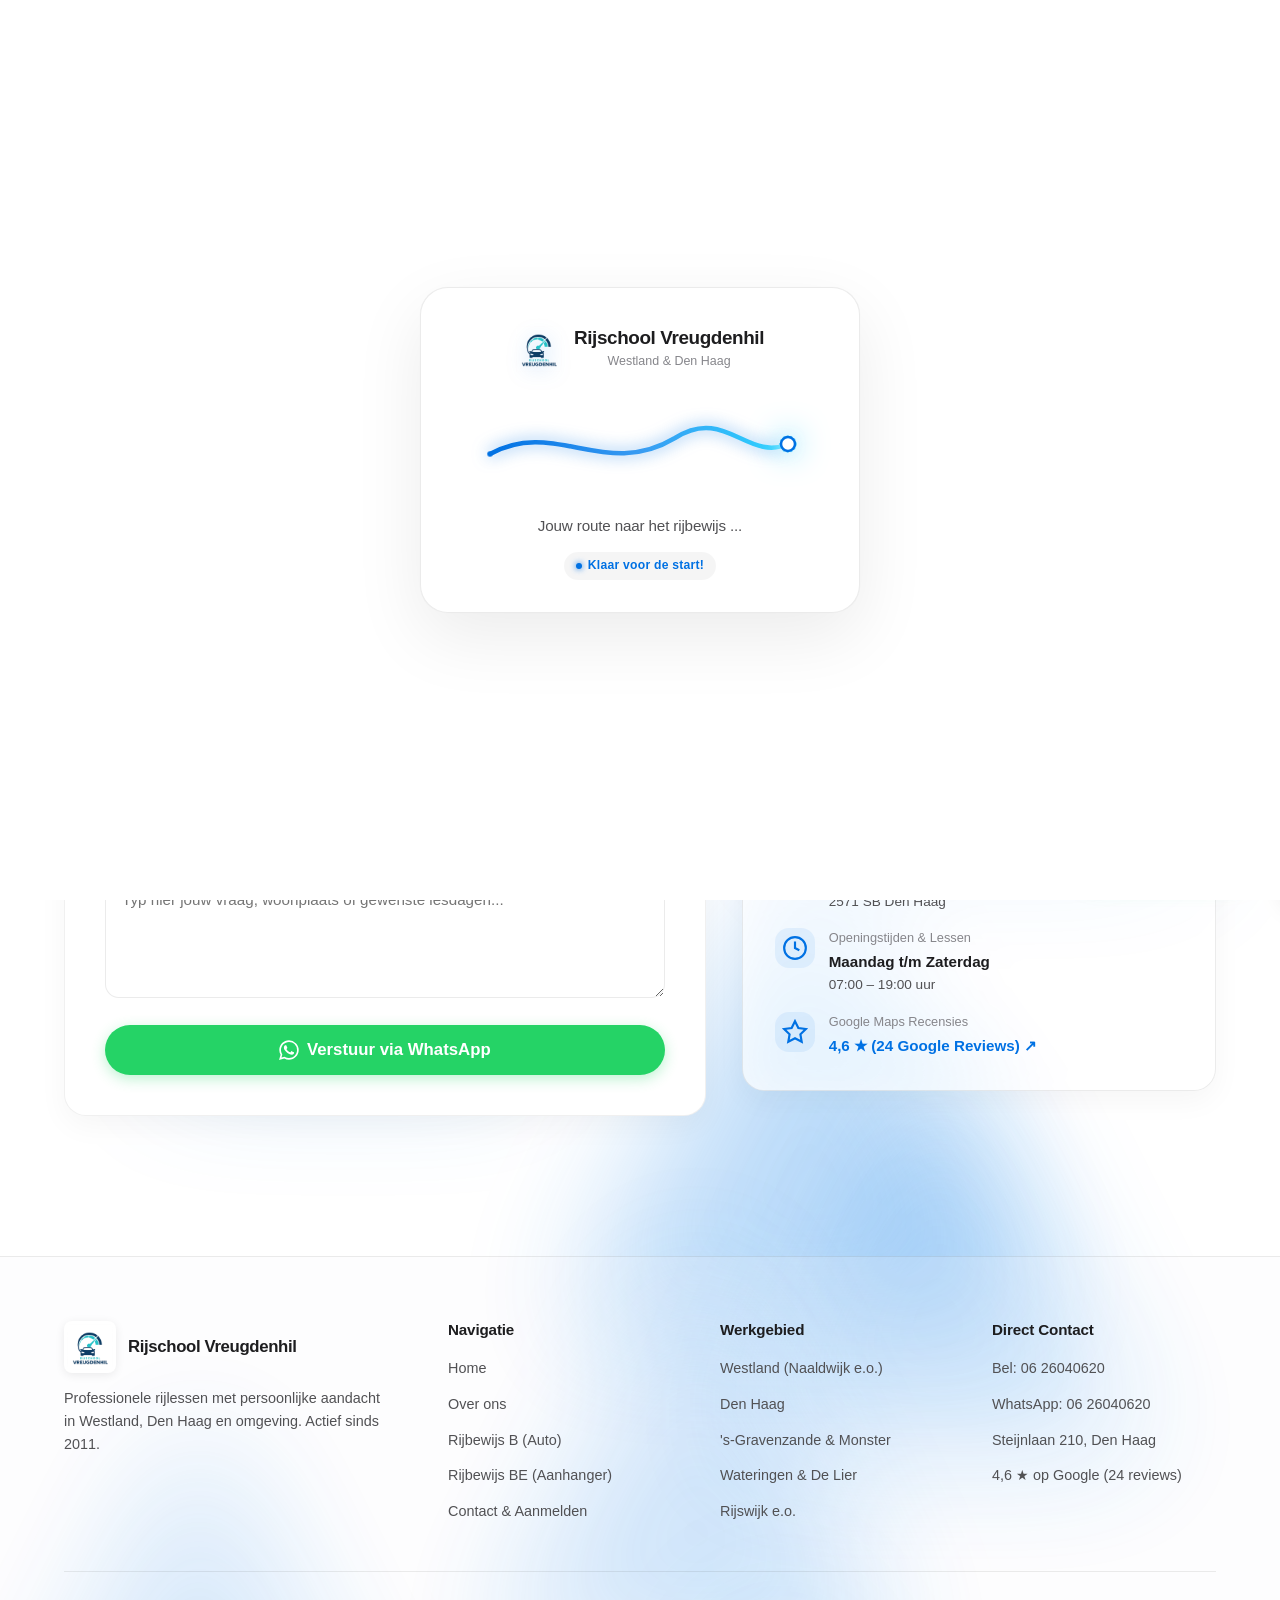
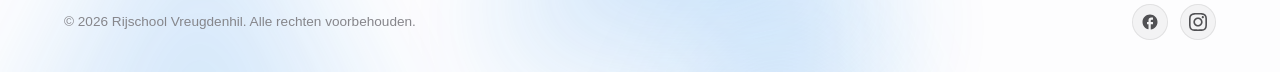
==== commit a2078d13: "Voeg AI scraping protectie toe (robots.txt & noai meta tags) en centrale ambient vormen" ====
--- a/contact.html
+++ b/contact.html
@@ -8,7 +8,8 @@
   <meta name="description" content="Neem direct contact op met Rijschool Vreugdenhil via WhatsApp of telefoon. Meld je direct aan voor autorijles (B) of aanhangerrijles (BE) in Westland en Den Haag.">
   <meta name="keywords" content="contact rijschool vreugdenhil, aanmelden rijles westland, rijles den haag whatsapp, rob vreugdenhil telefoon">
   <meta name="author" content="Rijschool Vreugdenhil">
-  <meta name="robots" content="index, follow">
+  <meta name="robots" content="index, follow, noai, noimageai">
+  <meta name="tdm-reservation" content="1">
   <link rel="canonical" href="https://www.rijschoolvreugdenhil.nl/contact.html">
 
   <meta property="og:type" content="website">
@@ -18,7 +19,7 @@
   <meta property="og:image" content="https://www.rijschoolvreugdenhil.nl/images/Bannervreugdenhil.jpeg">
 
   <link rel="icon" type="image/png" href="images/logo.png">
-  <link rel="stylesheet" href="css/styles.css">
+  <link rel="stylesheet" href="css/styles.css?v=5">
 
   <script type="application/ld+json">
   {
@@ -296,7 +297,7 @@
     </div>
   </footer>
 
-  <script src="js/main.js"></script>
+  <script src="js/main.js?v=5"></script>
 </body>
 </html>
 
--- a/css/styles.css
+++ b/css/styles.css
@@ -71,8 +71,8 @@
   --glass-shadow: 0 12px 36px rgba(0, 0, 0, 0.35);
   --glass-shadow-hover: 0 20px 48px rgba(0, 0, 0, 0.55);
   
-  --card-bg: #161618;
-  --card-border: rgba(255, 255, 255, 0.08);
+  --card-bg: rgba(22, 22, 26, 0.78);
+  --card-border: rgba(255, 255, 255, 0.10);
   --pill-bg: rgba(255, 255, 255, 0.08);
   --pill-text: #f5f5f7;
 }
@@ -137,31 +137,34 @@
   background-size: contain;
   background-position: center;
   background-repeat: no-repeat;
-  filter: blur(75px);
+  filter: blur(65px) brightness(1);
   opacity: var(--base-op, 0.22);
   animation: floatAmbient 16s infinite alternate ease-in-out;
   transform: translate3d(0, 0, 0);
   backface-visibility: hidden;
-  will-change: transform, opacity;
+  will-change: transform, opacity, filter;
 }
 
 [data-theme="dark"] .bg-shape {
   --base-op: 0.38;
 }
 
-/* Rustig ademend en subtiel zwevend achtergrondeffect */
+/* Rustig ademend en subtiel zwevend achtergrondeffect met verhoogde brightness en scherpte bij ademen */
 @keyframes floatAmbient {
   0% {
     transform: translate3d(0, 0, 0) rotate(var(--base-rot, 0deg)) scale(0.92);
-    opacity: calc(var(--base-op, 0.22) * 0.88);
+    opacity: calc(var(--base-op, 0.22) * 0.85);
+    filter: blur(68px) brightness(0.95);
   }
   50% {
-    transform: translate3d(18px, -24px, 0) rotate(calc(var(--base-rot, 0deg) + 5deg)) scale(1.14);
-    opacity: calc(var(--base-op, 0.22) * 1.18);
+    transform: translate3d(18px, -24px, 0) rotate(calc(var(--base-rot, 0deg) + 5deg)) scale(1.18);
+    opacity: calc(var(--base-op, 0.22) * 1.5);
+    filter: blur(52px) brightness(1.4);
   }
   100% {
     transform: translate3d(-14px, 18px, 0) rotate(calc(var(--base-rot, 0deg) - 4deg)) scale(0.96);
-    opacity: calc(var(--base-op, 0.22) * 0.94);
+    opacity: calc(var(--base-op, 0.22) * 0.92);
+    filter: blur(64px) brightness(1.05);
   }
 }
 
@@ -172,6 +175,226 @@
   to {
     opacity: 1;
   }
+}
+
+/* ==========================================================================
+   Preloader: "The Route" — Minimalistische Weglijn & Glassmorphism
+   ========================================================================== */
+.no-preloader .app-preloader {
+  display: none !important;
+}
+
+.app-preloader {
+  position: fixed;
+  inset: 0;
+  z-index: 999999;
+  background-color: var(--bg-primary);
+  display: flex;
+  align-items: center;
+  justify-content: center;
+  overflow: hidden;
+  opacity: 1;
+  visibility: visible;
+  transition: opacity 0.5s cubic-bezier(0.16, 1, 0.3, 1), 
+              visibility 0.5s cubic-bezier(0.16, 1, 0.3, 1),
+              transform 0.5s cubic-bezier(0.16, 1, 0.3, 1);
+}
+
+.app-preloader.fade-out {
+  opacity: 0;
+  visibility: hidden;
+  transform: scale(1.03);
+  pointer-events: none;
+}
+
+.preloader-card {
+  position: relative;
+  display: flex;
+  flex-direction: column;
+  align-items: center;
+  text-align: center;
+  padding: 38px 32px 32px;
+  max-width: 440px;
+  width: 90%;
+  background: var(--glass-bg);
+  backdrop-filter: blur(28px) saturate(190%);
+  -webkit-backdrop-filter: blur(28px) saturate(190%);
+  border: 1px solid var(--glass-border);
+  border-radius: 28px;
+  box-shadow: 0 24px 70px rgba(0, 0, 0, 0.08), 0 0 1px rgba(0, 0, 0, 0.1);
+  animation: preloaderCardEnter 0.5s cubic-bezier(0.16, 1, 0.3, 1) forwards;
+}
+
+[data-theme="dark"] .preloader-card {
+  box-shadow: 0 25px 70px rgba(0, 0, 0, 0.55), 0 0 0 1px rgba(255, 255, 255, 0.08);
+}
+
+@keyframes preloaderCardEnter {
+  from {
+    opacity: 0;
+    transform: translateY(16px) scale(0.96);
+  }
+  to {
+    opacity: 1;
+    transform: translateY(0) scale(1);
+  }
+}
+
+.preloader-brand {
+  display: flex;
+  align-items: center;
+  gap: 12px;
+  margin-bottom: 20px;
+}
+
+.preloader-logo {
+  width: 46px;
+  height: 46px;
+  object-fit: contain;
+  filter: drop-shadow(0 4px 10px rgba(0, 113, 227, 0.25));
+}
+
+.preloader-brand-title {
+  font-size: 1.18rem;
+  font-weight: 700;
+  letter-spacing: -0.02em;
+  color: var(--text-primary);
+  line-height: 1.2;
+  text-align: left;
+}
+
+.preloader-brand-subtitle {
+  display: block;
+  font-size: 0.78rem;
+  font-weight: 500;
+  color: var(--text-muted);
+}
+
+.preloader-route-svg-wrap {
+  width: 100%;
+  max-width: 340px;
+  height: 90px;
+  position: relative;
+  margin: 10px 0 18px 0;
+}
+
+.preloader-route-svg {
+  width: 100%;
+  height: 100%;
+  overflow: visible;
+}
+
+.route-bg-track {
+  fill: none;
+  stroke: var(--accent-light);
+  stroke-width: 4;
+  stroke-linecap: round;
+  opacity: 0.5;
+}
+
+[data-theme="dark"] .route-bg-track {
+  stroke: rgba(255, 255, 255, 0.12);
+  opacity: 0.6;
+}
+
+.route-active-track {
+  fill: none;
+  stroke: url(#routeGrad);
+  stroke-width: 4.5;
+  stroke-linecap: round;
+  filter: drop-shadow(0 0 8px rgba(0, 113, 227, 0.65));
+}
+
+.route-start-point {
+  fill: var(--accent);
+  opacity: 0.6;
+}
+
+.route-finish-target {
+  fill: none;
+  stroke: var(--accent);
+  stroke-width: 1.5;
+  opacity: 0.35;
+  stroke-dasharray: 2 2;
+  transition: opacity 0.3s ease;
+}
+
+[data-theme="dark"] .route-finish-target {
+  stroke: #2bd4ff;
+  opacity: 0.5;
+}
+
+.route-car-beacon {
+  fill: #ffffff;
+  stroke: var(--accent);
+  stroke-width: 2.5;
+  filter: drop-shadow(0 0 10px #0071e3) drop-shadow(0 0 16px rgba(43, 212, 255, 0.9));
+  transition: r 0.25s cubic-bezier(0.16, 1, 0.3, 1), stroke-width 0.25s ease, filter 0.25s ease;
+}
+
+.preloader-caption {
+  font-size: 0.95rem;
+  font-weight: 500;
+  letter-spacing: -0.01em;
+  color: var(--text-secondary);
+  margin-top: 4px;
+  display: flex;
+  align-items: center;
+  justify-content: center;
+  gap: 4px;
+}
+
+.preloader-caption-dots span {
+  animation: preloaderDotPulse 1.2s infinite ease-in-out;
+  display: inline-block;
+}
+.preloader-caption-dots span:nth-child(2) { animation-delay: 0.2s; }
+.preloader-caption-dots span:nth-child(3) { animation-delay: 0.4s; }
+
+@keyframes preloaderDotPulse {
+  0%, 100% { opacity: 0.25; transform: translateY(0); }
+  50% { opacity: 1; transform: translateY(-2px); }
+}
+
+.preloader-status-pill {
+  margin-top: 14px;
+  display: inline-flex;
+  align-items: center;
+  gap: 6px;
+  padding: 4px 12px;
+  background: var(--pill-bg);
+  border-radius: var(--radius-pill);
+  font-size: 0.76rem;
+  font-weight: 600;
+  color: var(--accent);
+  letter-spacing: 0.02em;
+}
+
+.preloader-status-indicator {
+  width: 6px;
+  height: 6px;
+  border-radius: 50%;
+  background: var(--accent);
+  box-shadow: 0 0 6px var(--accent);
+  animation: pulse-dot 1.5s infinite ease-in-out;
+}
+
+.btn-replay-intro {
+  background: none;
+  border: none;
+  color: var(--text-muted);
+  font-size: 0.82rem;
+  cursor: pointer;
+  padding: 4px 8px;
+  border-radius: 6px;
+  transition: color var(--transition-fast), background-color var(--transition-fast);
+  text-decoration: underline;
+  text-underline-offset: 3px;
+}
+
+.btn-replay-intro:hover {
+  color: var(--accent);
+  background-color: var(--accent-light);
 }
 
 /* Scroll Reveal Classes */
@@ -875,6 +1098,8 @@
   flex-direction: column;
   padding: 32px;
   background: var(--card-bg);
+  backdrop-filter: blur(20px);
+  -webkit-backdrop-filter: blur(20px);
   border: 1px solid var(--card-border);
   border-radius: var(--radius-lg);
   box-shadow: var(--glass-shadow);
@@ -971,6 +1196,142 @@
   margin-top: 3px;
 }
 
+/* ==========================================================================
+   Tarieven Tabel (Desktop 3-Koloms & Mobile Card/Row Transform)
+   ========================================================================== */
+.pricing-table-panel {
+  padding: 40px;
+  margin-bottom: 60px;
+}
+
+.rates-heading {
+  font-size: 1.5rem;
+  margin-bottom: 8px;
+  letter-spacing: -0.02em;
+}
+
+.rates-subheading {
+  color: var(--text-secondary);
+  margin-bottom: 24px;
+  line-height: 1.5;
+}
+
+.table-responsive {
+  width: 100%;
+}
+
+.rates-table {
+  width: 100%;
+  border-collapse: collapse;
+  text-align: left;
+}
+
+.rates-table thead tr {
+  border-bottom: 2px solid var(--glass-border);
+}
+
+.rates-table th {
+  padding: 12px 16px;
+  font-size: 0.92rem;
+  font-weight: 600;
+  color: var(--text-secondary);
+}
+
+.rates-table tbody tr {
+  border-bottom: 1px solid var(--glass-border);
+  transition: background-color var(--transition-fast);
+}
+
+.rates-table tbody tr:last-child {
+  border-bottom: none;
+}
+
+.rates-table tbody tr:hover {
+  background-color: var(--pill-bg);
+}
+
+.rates-table td {
+  padding: 14px 16px;
+  font-size: 0.95rem;
+}
+
+.rate-col-title {
+  font-weight: 600;
+  color: var(--text-primary);
+}
+
+.rate-col-duration {
+  color: var(--text-secondary);
+}
+
+.rate-col-price {
+  text-align: right;
+  font-weight: 700;
+  color: var(--text-primary);
+  white-space: nowrap;
+}
+
+.rate-col-price.highlight-price {
+  color: var(--accent);
+}
+
+/* Mobiele Weergave (< 680px): Geen horizontaal scrollen, perfecte Apple-rij weergave */
+@media (max-width: 680px) {
+  .pricing-table-panel {
+    padding: 24px 18px !important;
+    margin-bottom: 40px;
+  }
+
+  .rates-table,
+  .rates-table tbody {
+    display: block;
+    width: 100%;
+  }
+
+  .rates-table thead {
+    display: none;
+  }
+
+  .rates-table tbody tr {
+    display: grid;
+    grid-template-columns: 1fr auto;
+    grid-template-areas: 
+      "title price"
+      "duration price";
+    padding: 14px 0;
+    row-gap: 4px;
+    column-gap: 14px;
+    align-items: center;
+    border-bottom: 1px solid var(--glass-border);
+  }
+
+  .rates-table td {
+    padding: 0;
+  }
+
+  .rate-col-title {
+    grid-area: title;
+    font-size: 0.98rem;
+    font-weight: 600;
+    line-height: 1.35;
+  }
+
+  .rate-col-duration {
+    grid-area: duration;
+    font-size: 0.84rem;
+    color: var(--text-muted);
+    line-height: 1.35;
+  }
+
+  .rate-col-price {
+    grid-area: price;
+    font-size: 1.15rem;
+    font-weight: 700;
+    text-align: right;
+    align-self: center;
+  }
+}
+
 /* Feature Cards Grid (Specializations & USPs) */
 .features-grid {
   display: grid;
@@ -981,6 +1342,8 @@
 .feature-card {
   padding: 32px 28px;
   background: var(--card-bg);
+  backdrop-filter: blur(20px);
+  -webkit-backdrop-filter: blur(20px);
   border: 1px solid var(--card-border);
   border-radius: var(--radius-lg);
   box-shadow: var(--glass-shadow);
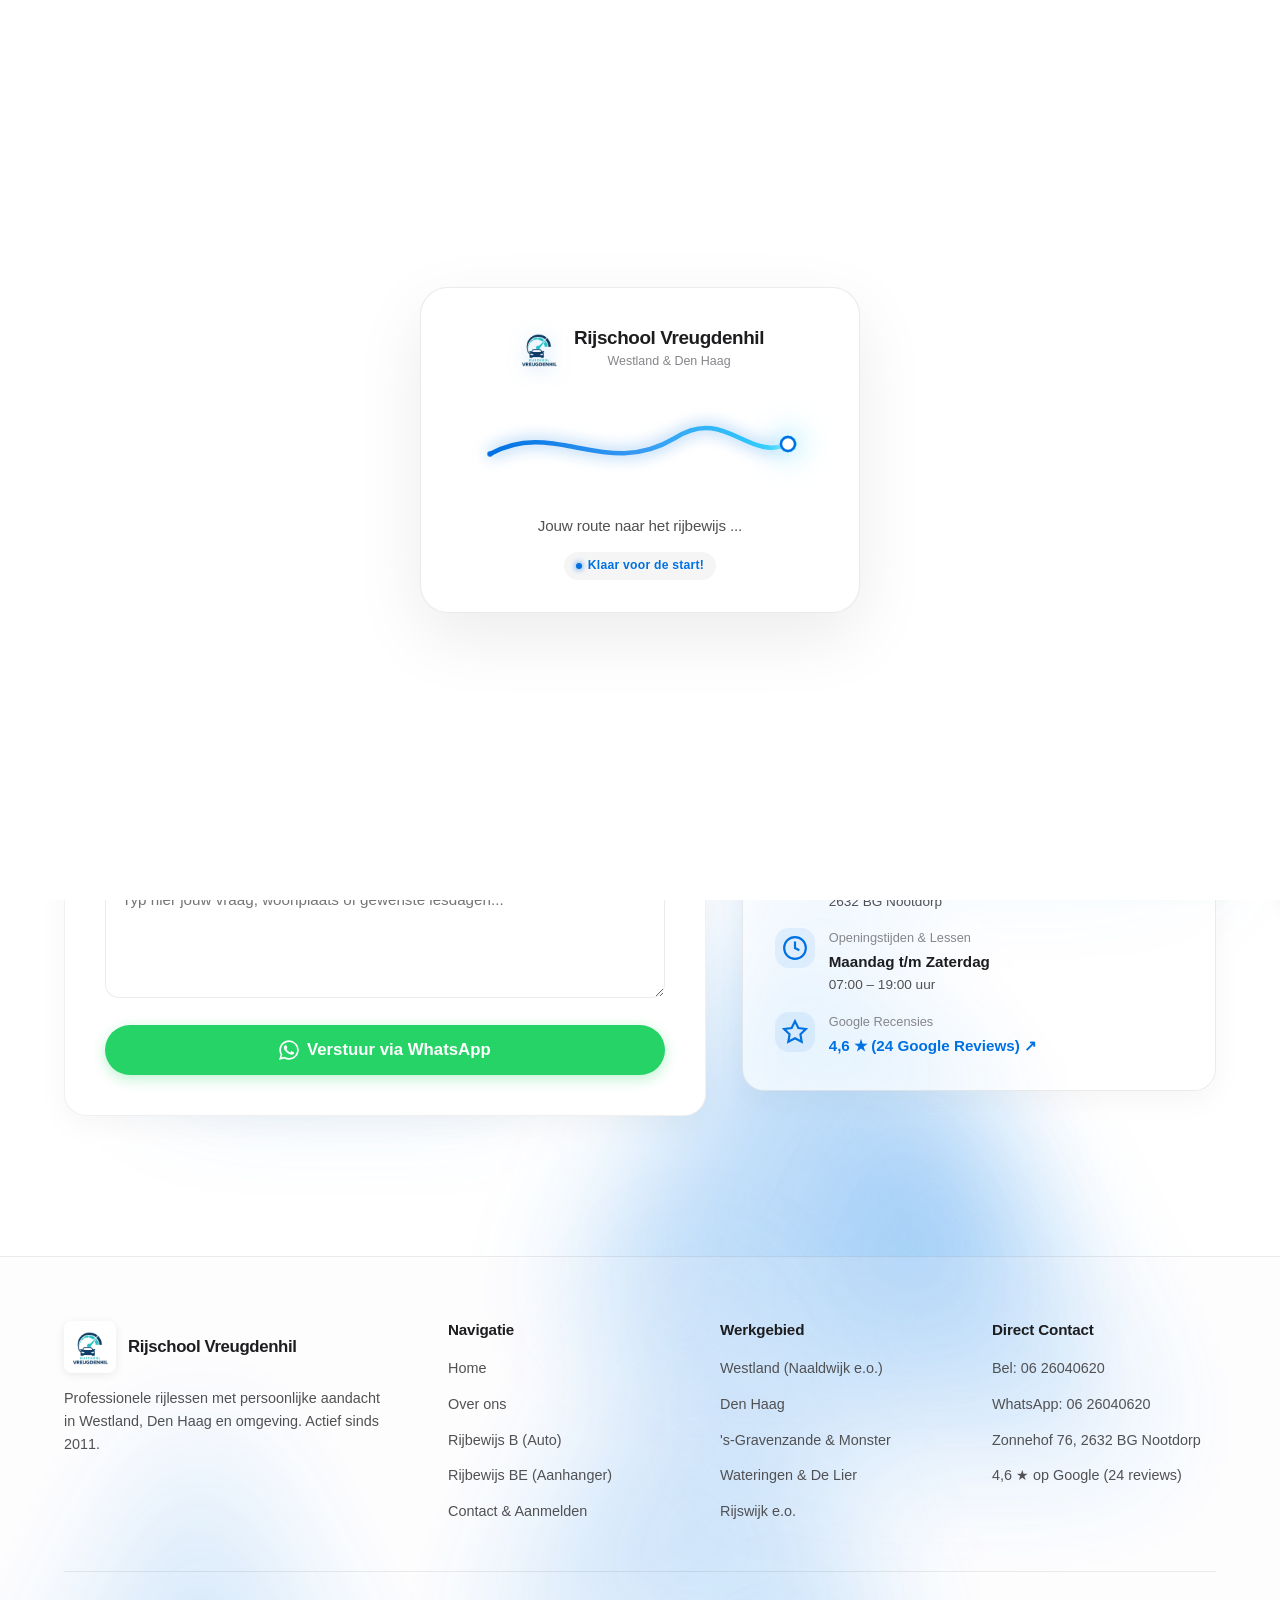
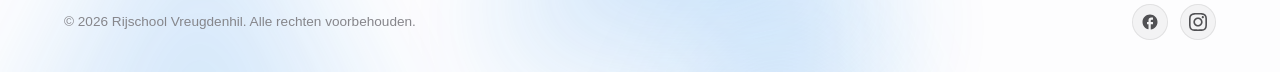
==== commit aeb93501: "aanpassingen bericht geving via whatsapp" ====
--- a/contact.html
+++ b/contact.html
@@ -19,7 +19,7 @@
   <meta property="og:image" content="https://www.rijschoolvreugdenhil.nl/images/Bannervreugdenhil.jpeg">
 
   <link rel="icon" type="image/png" href="images/logo.png">
-  <link rel="stylesheet" href="css/styles.css?v=5">
+  <link rel="stylesheet" href="css/styles.css?v=6">
 
   <script type="application/ld+json">
   {
@@ -31,9 +31,9 @@
       "telephone": "+31626040620",
       "address": {
         "@type": "PostalAddress",
-        "streetAddress": "Steijnlaan 210",
-        "addressLocality": "Den Haag",
-        "postalCode": "2571 SB",
+        "streetAddress": "Zonnehof 76",
+        "addressLocality": "Nootdorp",
+        "postalCode": "2632 BG",
         "addressCountry": "NL"
       }
     }
@@ -50,7 +50,7 @@
         <img src="images/logo.png" alt="Logo Rijschool Vreugdenhil" class="brand-logo-img">
         <div class="brand-name">
           <span class="brand-title">Rijschool Vreugdenhil</span>
-          <span class="brand-subtitle">Westland & Den Haag</span>
+          <span class="brand-subtitle">Westland &amp; omgeving</span>
         </div>
       </a>
 
@@ -193,8 +193,8 @@
                   </div>
                   <div>
                     <span style="font-size: 0.8rem; color: var(--text-muted); display: block;">Vestigingsadres</span>
-                    <span style="font-size: 0.95rem; font-weight: 600;">Steijnlaan 210</span>
-                    <span style="font-size: 0.85rem; color: var(--text-secondary); display: block;">2571 SB Den Haag</span>
+                    <span style="font-size: 0.95rem; font-weight: 600;">Zonnehof 76</span>
+                    <span style="font-size: 0.85rem; color: var(--text-secondary); display: block;">2632 BG Nootdorp</span>
                   </div>
                 </div>
 
@@ -214,7 +214,7 @@
                     <svg viewBox="0 0 24 24" fill="none" stroke="currentColor" stroke-width="2"><polygon points="12 2 15.09 8.26 22 9.27 17 14.14 18.18 21.02 12 17.77 5.82 21.02 7 14.14 2 9.27 8.91 8.26 12 2"/></svg>
                   </div>
                   <div>
-                    <span style="font-size: 0.8rem; color: var(--text-muted); display: block;">Google Maps Recensies</span>
+                    <span style="font-size: 0.8rem; color: var(--text-muted); display: block;">Google Recensies</span>
                     <a href="https://maps.app.goo.gl/g1JHbJTAHFUbRV528" target="_blank" rel="noopener" style="font-size: 0.95rem; font-weight: 700; color: var(--accent);">
                       4,6 ★ (24 Google Reviews) ↗
                     </a>
@@ -275,7 +275,7 @@
           <ul class="footer-links">
             <li><a href="tel:+31626040620" class="footer-link">Bel: 06 26040620</a></li>
             <li><a href="https://wa.me/31626040620" target="_blank" rel="noopener" class="footer-link">WhatsApp: 06 26040620</a></li>
-            <li><a href="https://maps.app.goo.gl/g1JHbJTAHFUbRV528" target="_blank" rel="noopener" class="footer-link">Steijnlaan 210, Den Haag</a></li>
+            <li><a href="https://maps.app.goo.gl/g1JHbJTAHFUbRV528" target="_blank" rel="noopener" class="footer-link">Zonnehof 76, 2632 BG Nootdorp</a></li>
             <li><a href="https://maps.app.goo.gl/g1JHbJTAHFUbRV528" target="_blank" rel="noopener" class="footer-link">4,6 ★ op Google (24 reviews)</a></li>
           </ul>
         </div>
--- a/css/styles.css
+++ b/css/styles.css
@@ -461,6 +461,10 @@
 }
 
 /* Glass Utility Classes */
+.text-nowrap {
+  white-space: nowrap;
+}
+
 .glass-panel {
   background: var(--glass-bg);
   backdrop-filter: blur(24px) saturate(180%);
@@ -783,6 +787,7 @@
   line-height: 1.08;
   letter-spacing: -0.035em;
   margin-bottom: 20px;
+  text-wrap: balance;
 }
 
 .hero-title .gradient-text {
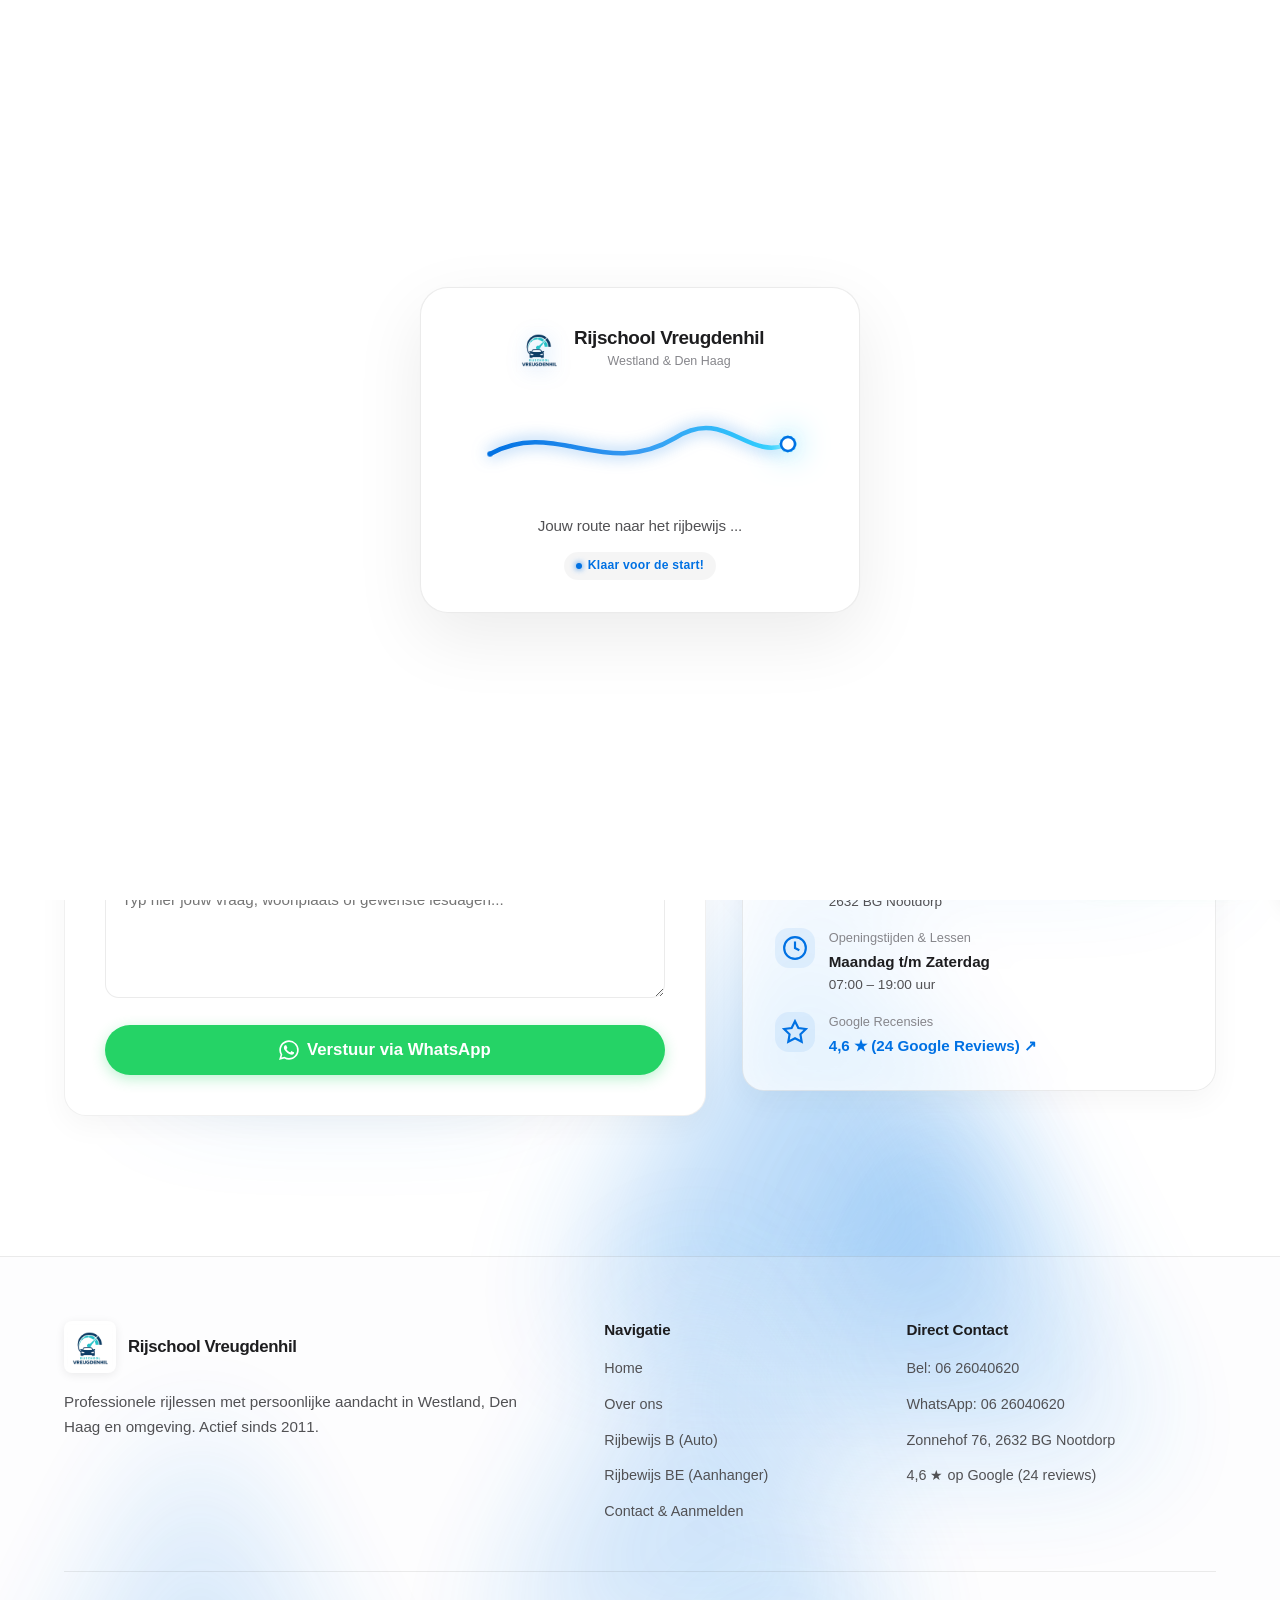
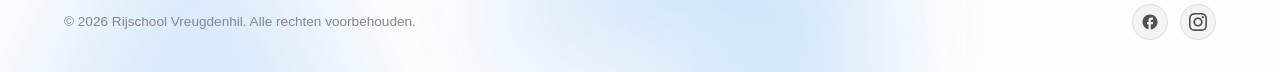
==== commit 645b20e4: "Update tarieven B & BE, tabelindeling en content dagcursus" ====
--- a/contact.html
+++ b/contact.html
@@ -19,7 +19,7 @@
   <meta property="og:image" content="https://www.rijschoolvreugdenhil.nl/images/Bannervreugdenhil.jpeg">
 
   <link rel="icon" type="image/png" href="images/logo.png">
-  <link rel="stylesheet" href="css/styles.css?v=6">
+  <link rel="stylesheet" href="css/styles.css?v=10">
 
   <script type="application/ld+json">
   {
@@ -135,10 +135,10 @@
               <div class="form-group">
                 <label for="formCourse" class="form-label">Interesse in rijopleiding</label>
                 <select id="formCourse" class="form-select">
-                  <option value="Proefles Rijbewijs B (€75)">Proefles Autorijles B (€75)</option>
+                  <option value="Proefles Rijbewijs B (€80)">Proefles Autorijles B (€80)</option>
                   <option value="Autorijles B (Schakel)">Autorijles B (Schakel)</option>
                   <option value="Autorijles B (Automaat)">Autorijles B (Automaat)</option>
-                  <option value="Aanhanger BE (Dagopleiding €795)">Aanhanger BE (Dagopleiding €795)</option>
+                  <option value="Aanhanger BE (Dagopleiding €835)">Aanhanger BE (Dagopleiding €835)</option>
                   <option value="Begeleiding bij Autisme / ADHD / Faalangst">Begeleiding bij Autisme / ADHD / Faalangst</option>
                   <option value="Algemene vraag / Overig">Algemene vraag / Overig</option>
                 </select>
@@ -260,17 +260,6 @@
         </div>
 
         <div>
-          <h4 class="footer-col-title">Werkgebied</h4>
-          <ul class="footer-links">
-            <li><span class="footer-link">Westland (Naaldwijk e.o.)</span></li>
-            <li><span class="footer-link">Den Haag</span></li>
-            <li><span class="footer-link">'s-Gravenzande & Monster</span></li>
-            <li><span class="footer-link">Wateringen & De Lier</span></li>
-            <li><span class="footer-link">Rijswijk e.o.</span></li>
-          </ul>
-        </div>
-
-        <div>
           <h4 class="footer-col-title">Direct Contact</h4>
           <ul class="footer-links">
             <li><a href="tel:+31626040620" class="footer-link">Bel: 06 26040620</a></li>
--- a/css/styles.css
+++ b/css/styles.css
@@ -1280,6 +1280,30 @@
   color: var(--accent);
 }
 
+.rates-category-title {
+  font-size: 1.25rem;
+  font-weight: 700;
+  color: var(--accent);
+  margin: 0 0 14px 0;
+  letter-spacing: -0.02em;
+}
+
+.rates-table th:nth-child(1),
+.rates-table td.rate-col-title {
+  width: 42%;
+}
+
+.rates-table th:nth-child(2),
+.rates-table td.rate-col-duration {
+  width: 40%;
+}
+
+.rates-table th:nth-child(3),
+.rates-table td.rate-col-price {
+  width: 18%;
+  text-align: right;
+}
+
 /* Mobiele Weergave (< 680px): Geen horizontaal scrollen, perfecte Apple-rij weergave */
 @media (max-width: 680px) {
   .pricing-table-panel {
@@ -1335,6 +1359,12 @@
     text-align: right;
     align-self: center;
   }
+
+  .rates-category-title {
+    font-size: 1.15rem;
+    margin-bottom: 10px;
+    color: var(--accent);
+  }
 }
 
 /* Feature Cards Grid (Specializations & USPs) */
@@ -1717,17 +1747,18 @@
 
 .footer-grid {
   display: grid;
-  grid-template-columns: 1.5fr 1fr 1fr 1fr;
-  gap: 48px;
+  grid-template-columns: 2fr 1fr 1.3fr;
+  gap: 64px;
   margin-bottom: 48px;
+  align-items: start;
 }
 
 .footer-brand-desc {
-  font-size: 0.9rem;
+  font-size: 0.95rem;
   color: var(--text-secondary);
-  margin-top: 14px;
-  line-height: 1.6;
-  max-width: 320px;
+  margin-top: 16px;
+  line-height: 1.65;
+  max-width: 460px;
 }
 
 .footer-col-title {
@@ -1808,7 +1839,10 @@
   }
   .footer-grid {
     grid-template-columns: 1fr 1fr;
-    gap: 36px;
+    gap: 40px;
+  }
+  .footer-grid > div:first-child {
+    grid-column: span 2;
   }
 }
 
@@ -1864,7 +1898,10 @@
   
   .footer-grid {
     grid-template-columns: 1fr;
-    gap: 32px;
+    gap: 36px;
+  }
+  .footer-grid > div:first-child {
+    grid-column: auto;
   }
   
   .pricing-card {
